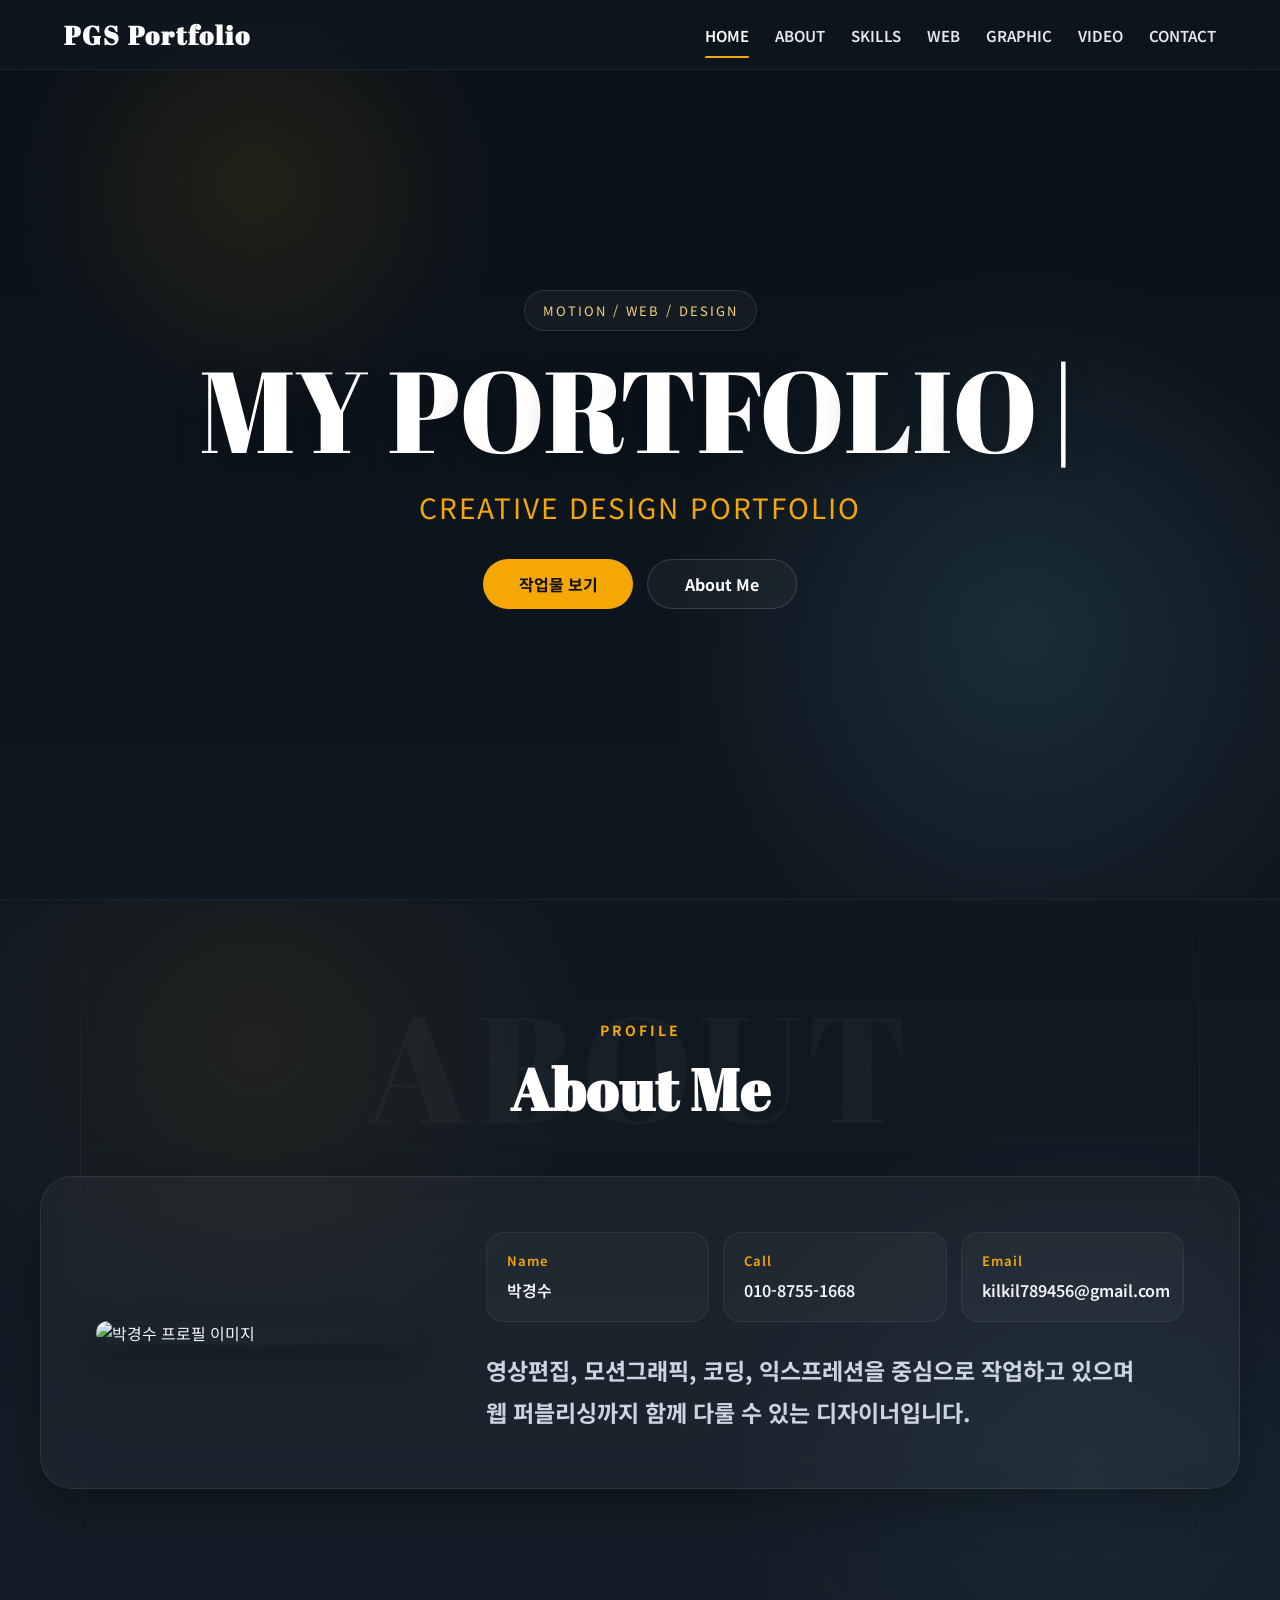
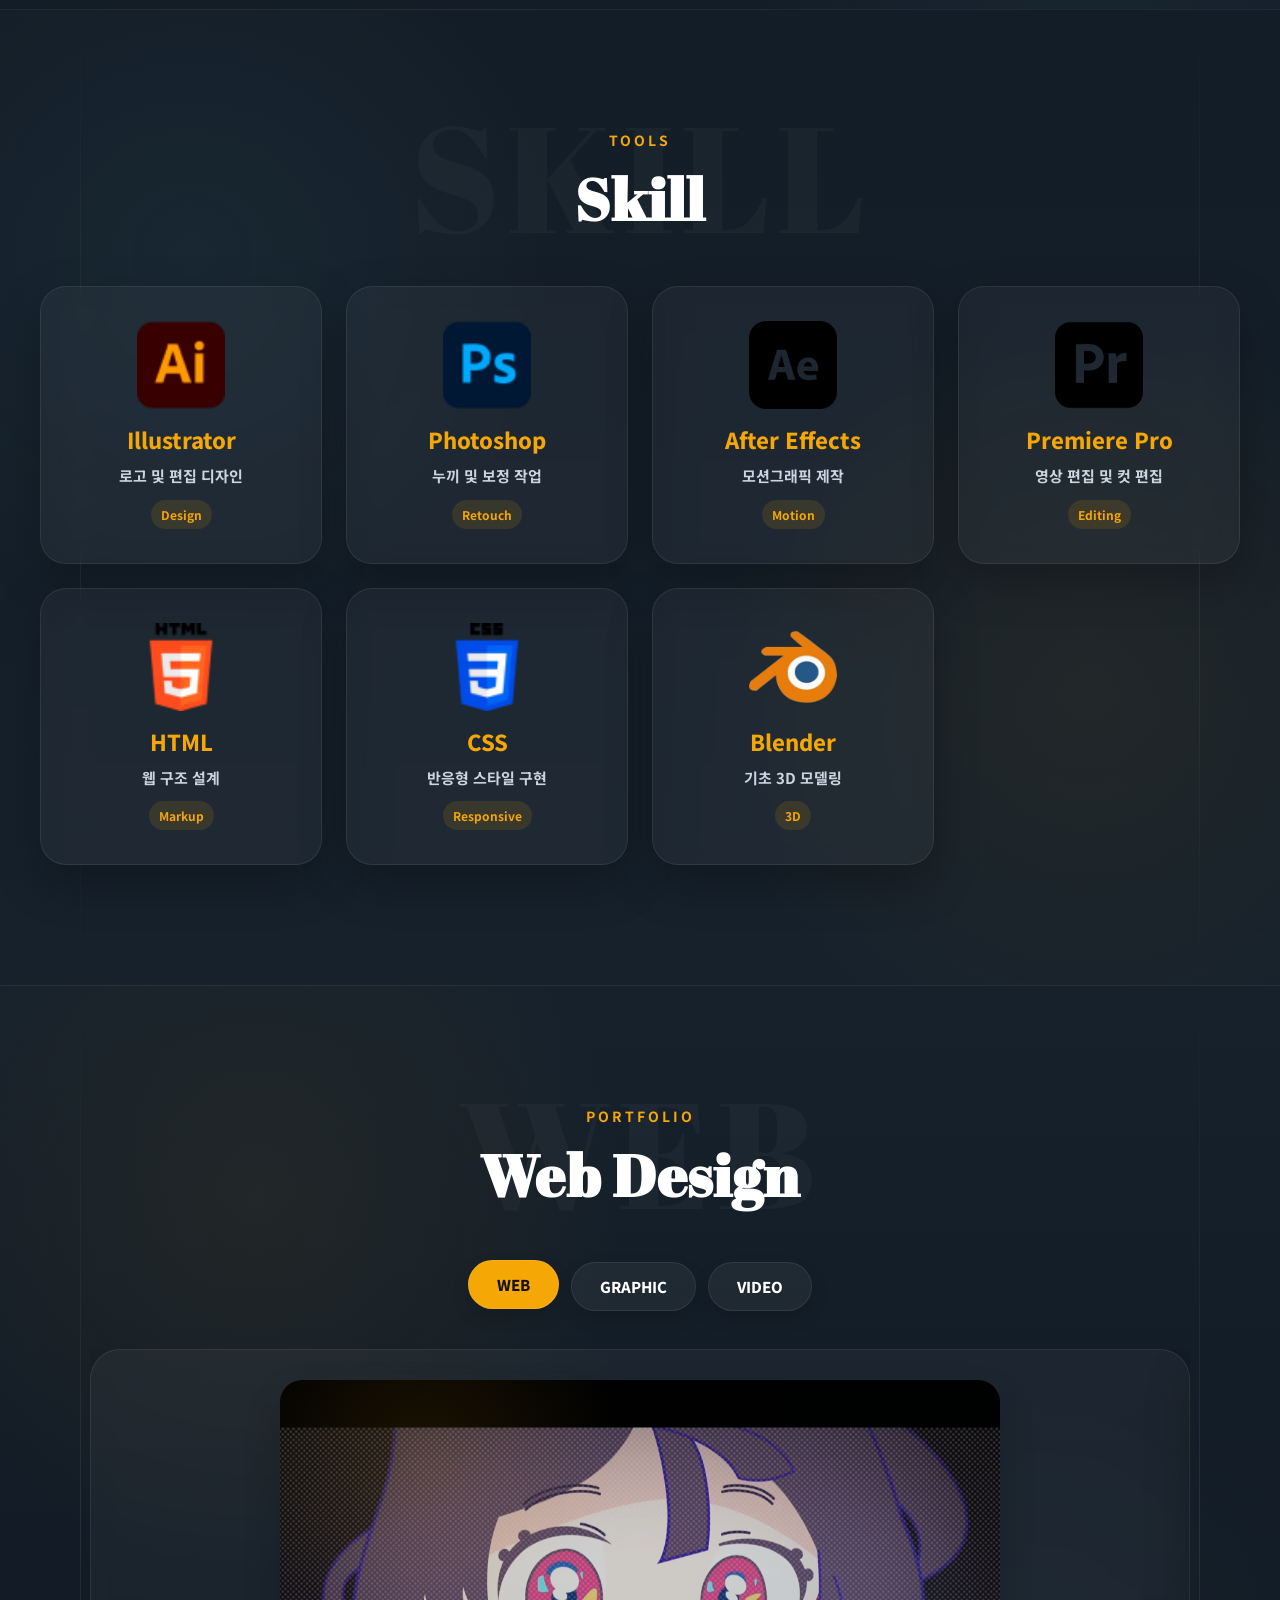
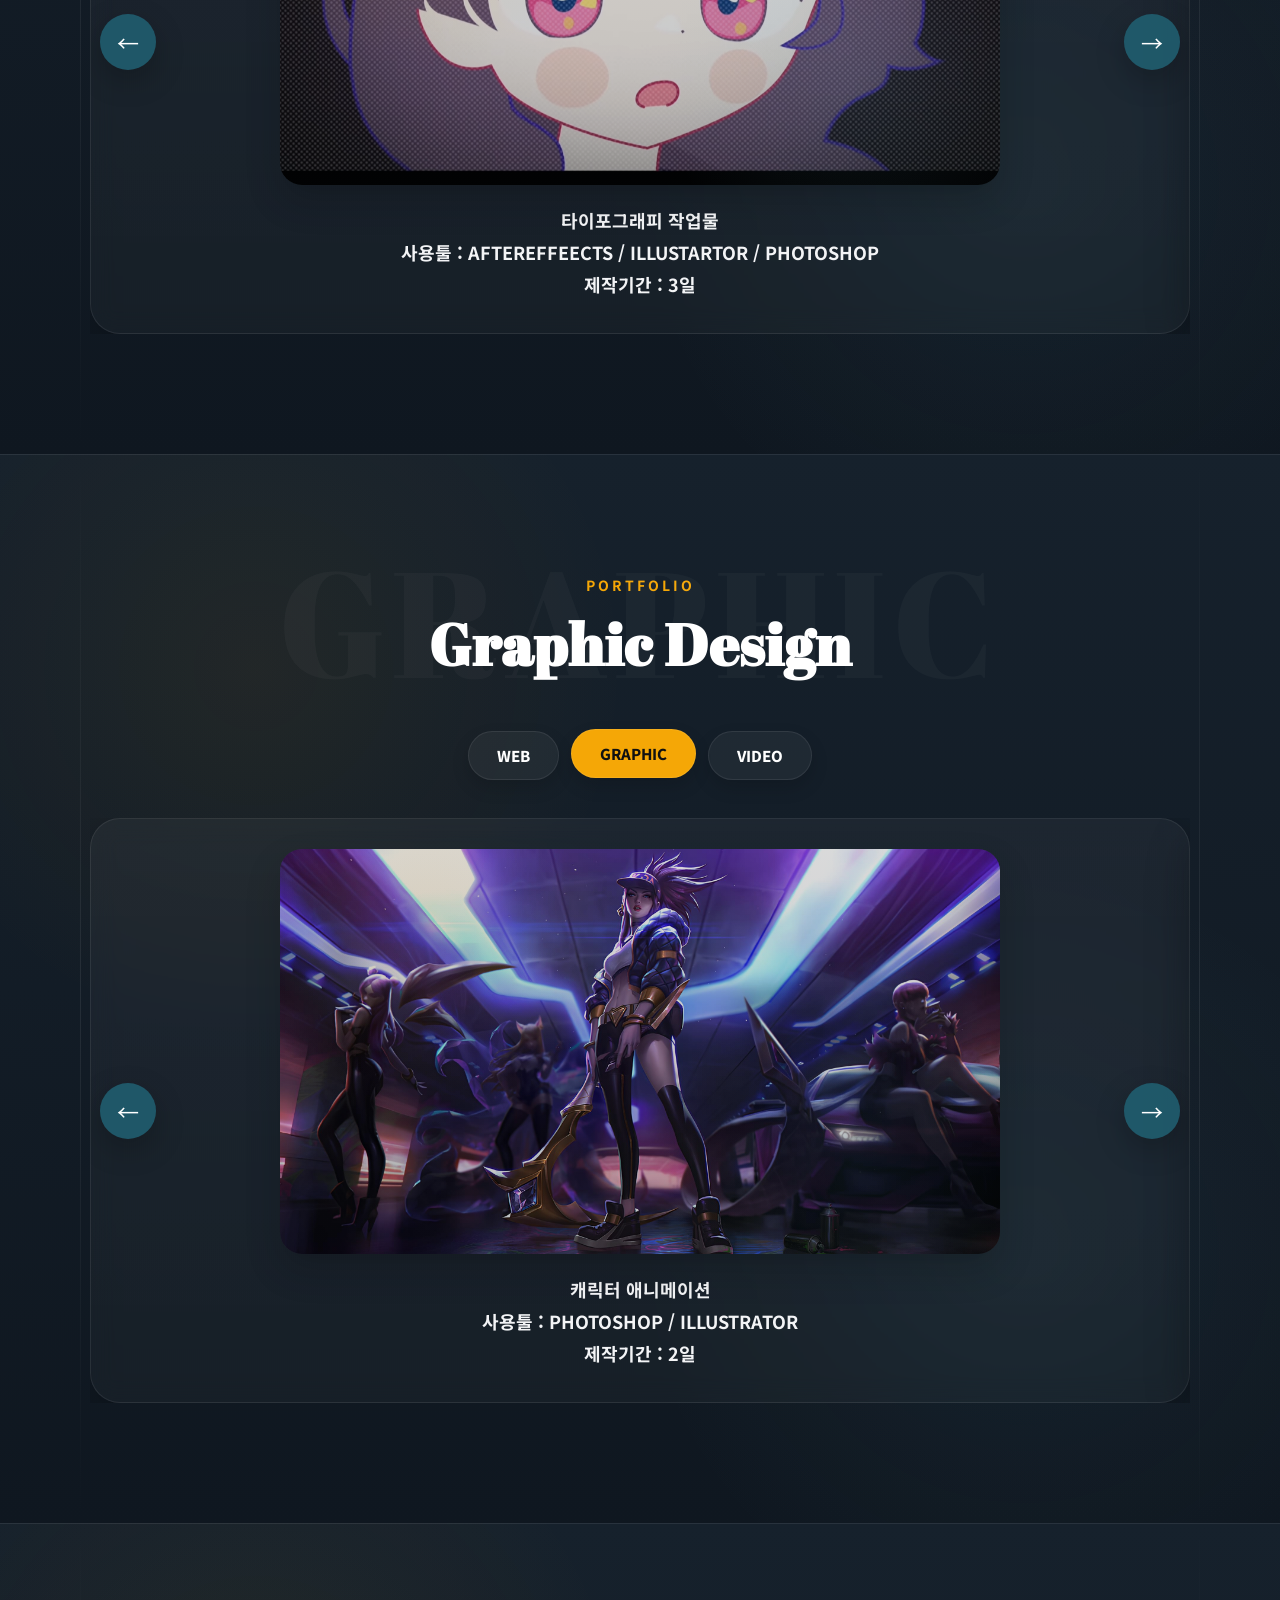
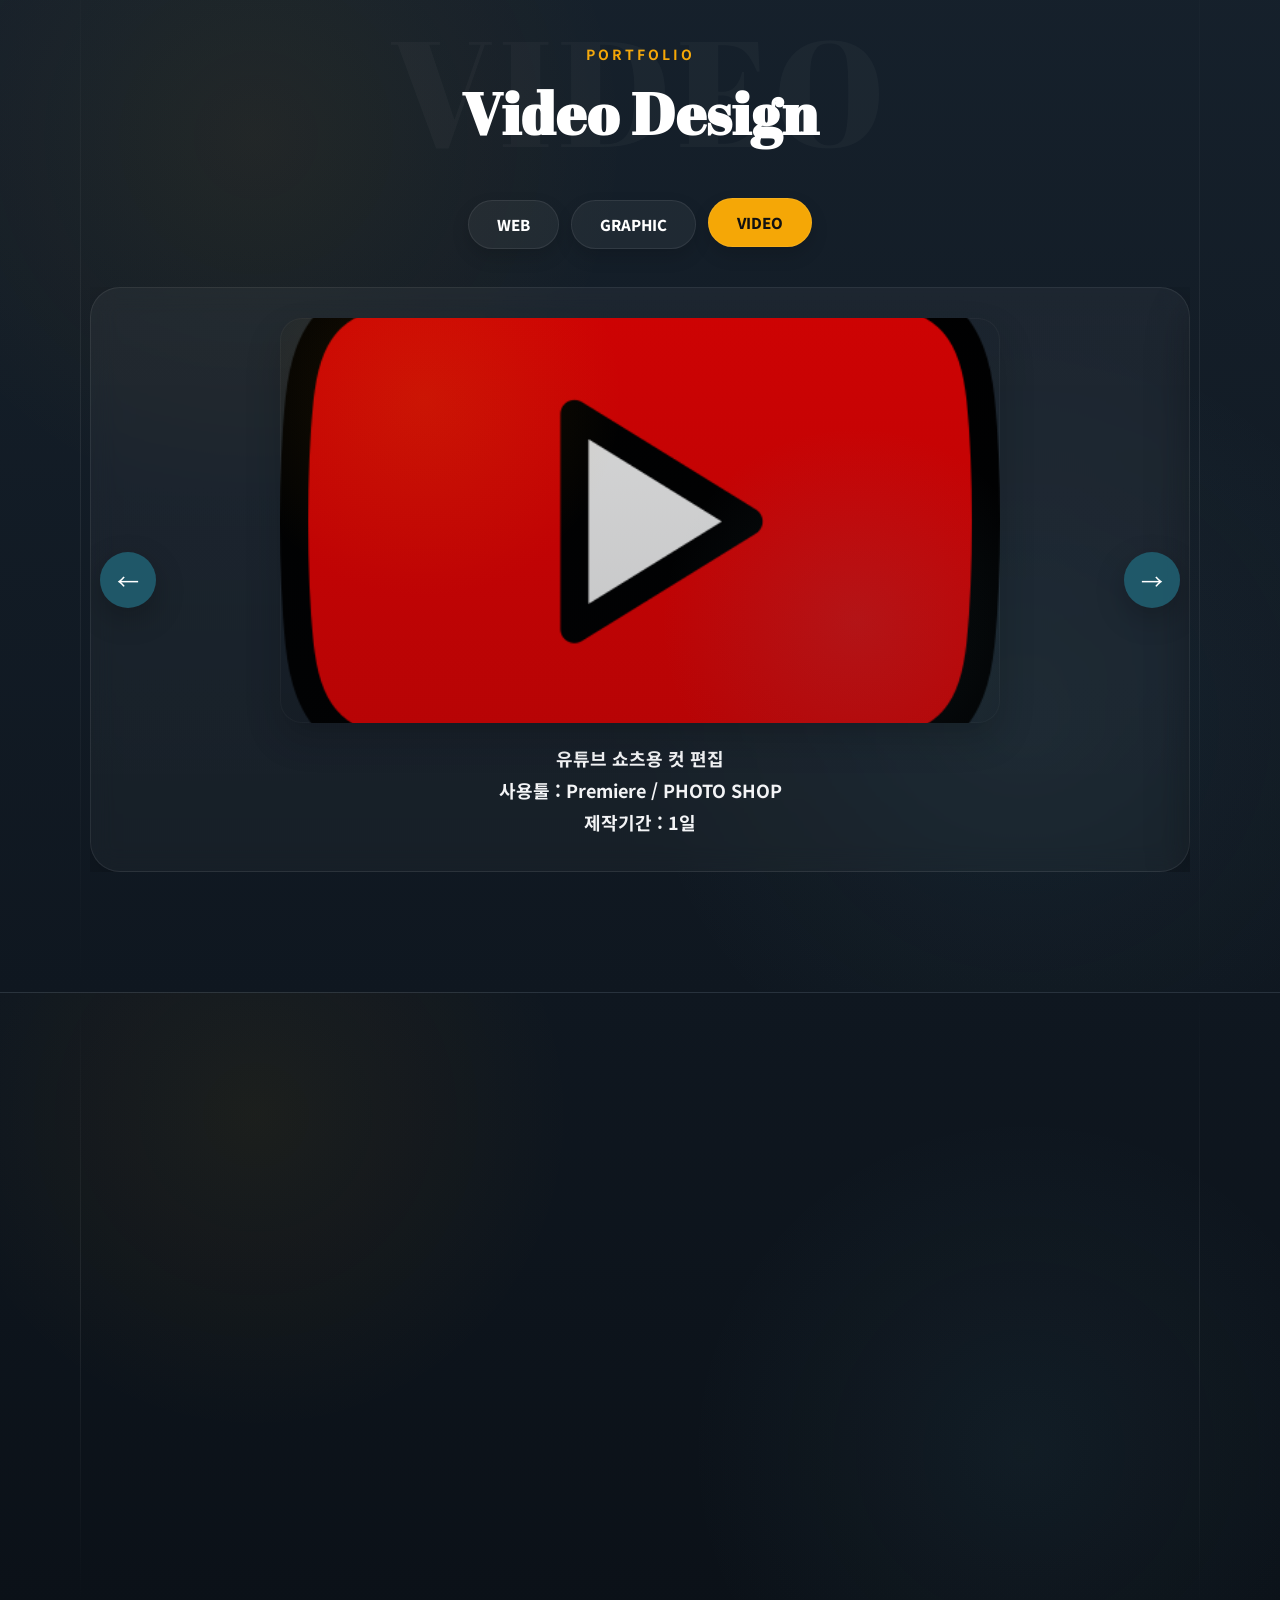
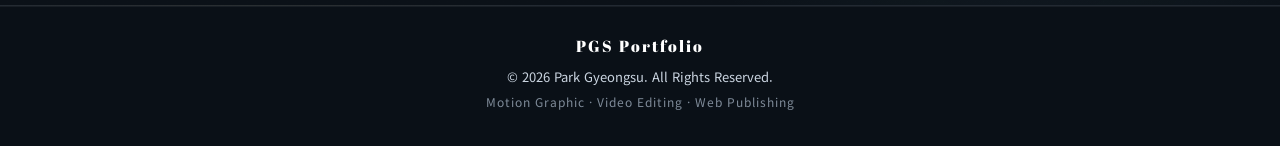
==== index.html @ f075edd2 "first commit" ====
<!DOCTYPE html>
<html lang="ko">
<head>
  <meta charset="UTF-8" />
  <meta name="viewport" content="width=device-width, initial-scale=1.0" />
  <title>박경수 Portfolio</title>

  <link rel="icon" href="favicon.ico" />
  <link rel="preconnect" href="https://fonts.googleapis.com" />
  <link rel="preconnect" href="https://fonts.gstatic.com" crossorigin />
  <link href="https://fonts.googleapis.com/css2?family=Abril+Fatface&family=Noto+Sans+KR:wght@400;500;700;800&display=swap" rel="stylesheet" />

  <link rel="stylesheet" href="css/style.css" />

  <script src="https://code.jquery.com/jquery-3.7.1.min.js"></script>
  <script src="js/portfolio.js" defer></script>
</head>
<body>

  <header id="header">
    <div class="container">
      <h1 class="logo">PGS Portfolio</h1>

      <nav id="nav">
        <ul class="menu">
          <li><a href="#home">HOME</a></li>
          <li><a href="#about">ABOUT</a></li>
          <li><a href="#skill">SKILLS</a></li>
          <li><a href="#WEBDESIGN">WEB</a></li>
          <li><a href="#GRAPHICDESIGN">GRAPHIC</a></li>
          <li><a href="#VIDEODESIGN">VIDEO</a></li>
          <li><a href="#contact">CONTACT</a></li>
        </ul>
      </nav>

      <button class="hamburger" type="button" aria-label="메뉴 열기">
        <span></span>
        <span></span>
        <span></span>
      </button>
    </div>
  </header>

  <!-- 홈 -->
  <section id="home">
    <div class="meteor-bg">
      <span></span><span></span><span></span><span></span>
      <span></span><span></span><span></span><span></span>
    </div>

    <div class="home-overlay"></div>

    <div class="hometitle">
      <p class="home-tag reveal">MOTION / WEB / DESIGN</p>
      <div id="typing"></div>
      <div id="subtitle">CREATIVE DESIGN PORTFOLIO</div>

      <div class="home-btns reveal">
        <a href="#WEBDESIGN" class="home-btn primary">작업물 보기</a>
        <a href="#about" class="home-btn ghost">About Me</a>
      </div>
    </div>
  </section>

  <!-- 어바웃 -->
  <section id="about">
    <div class="section-head reveal">
      <p class="section-label">PROFILE</p>
      <h2>About Me</h2>
    </div>

    <div class="about-wrap reveal">
      <div class="about-left">
        <img src="images/profile.png" alt="박경수 프로필 이미지" />
      </div>

      <div class="about-right">
        <div class="about-info">
          <p><span>Name</span> 박경수</p>
          <p><span>Call</span> 010-8755-1668</p>
          <p><span>Email</span> kilkil789456@gmail.com</p>
        </div>

        <div class="about-text">
          영상편집, 모션그래픽, 코딩, 익스프레션을 중심으로 작업하고 있으며<br />
          웹 퍼블리싱까지 함께 다룰 수 있는 디자이너입니다.
        </div>
      </div>
    </div>
  </section>

  <!-- 스킬 -->
  <section id="skill">
    <div class="section-head reveal">
      <p class="section-label">TOOLS</p>
      <h2>Skill</h2>
    </div>

    <ul class="skill-list">
      <li class="skill-tool reveal">
        <img src="images/illustration.png" alt="Illustrator" />
        <h3>Illustrator</h3>
        <p>로고 및 편집 디자인</p>
        <div class="skill-meta"><span>Design</span></div>
      </li>

      <li class="skill-tool reveal">
        <img src="images/photoshop.png" alt="Photoshop" />
        <h3>Photoshop</h3>
        <p>누끼 및 보정 작업</p>
        <div class="skill-meta"><span>Retouch</span></div>
      </li>

      <li class="skill-tool reveal">
        <img src="images/aftereffects.png" alt="After Effects" />
        <h3>After Effects</h3>
        <p>모션그래픽 제작</p>
        <div class="skill-meta"><span>Motion</span></div>
      </li>

      <li class="skill-tool reveal">
        <img src="images/premiere.png" alt="Premiere Pro" />
        <h3>Premiere Pro</h3>
        <p>영상 편집 및 컷 편집</p>
        <div class="skill-meta"><span>Editing</span></div>
      </li>

      <li class="skill-tool reveal">
        <img src="images/html.png" alt="HTML" />
        <h3>HTML</h3>
        <p>웹 구조 설계</p>
        <div class="skill-meta"><span>Markup</span></div>
      </li>

      <li class="skill-tool reveal">
        <img src="images/css.png" alt="CSS" />
        <h3>CSS</h3>
        <p>반응형 스타일 구현</p>
        <div class="skill-meta"><span>Responsive</span></div>
      </li>

      <li class="skill-tool reveal">
        <img src="images/blender.png" alt="Blender" />
        <h3>Blender</h3>
        <p>기초 3D 모델링</p>
        <div class="skill-meta"><span>3D</span></div>
      </li>
    </ul>
  </section>

  <!-- 웹 디자인 -->
  <section id="WEBDESIGN" class="portfolio">
    <div class="section-head reveal">
      <p class="section-label">PORTFOLIO</p>
      <h2>Web Design</h2>
    </div>

    <div class="portfolio-menu reveal">
      <button class="portfolio-btn active" type="button" onclick="scrollToSection('WEBDESIGN')">WEB</button>
      <button class="portfolio-btn" type="button" onclick="scrollToSection('GRAPHICDESIGN')">GRAPHIC</button>
      <button class="portfolio-btn" type="button" onclick="scrollToSection('VIDEODESIGN')">VIDEO</button>
    </div>

    <div class="portfolio-container reveal">
      <button class="arrow left" type="button">←</button>

      <div class="portfolio-slider">
        <article class="portfolio-item">
          <div class="portfolio-img-wrap thumb-tone" data-video="video/TYPO.mp4">
            <img src="images/typo.PNG" alt="Typography 웹 디자인 작업물" />
            <div class="portfolio-hover">
              <strong>TYPOGRAPHY</strong>
              <span>CLICK!</span>
            </div>
          </div>
          <div class="portfolio-info">
            <p class="portfolio-desc">타이포그래피 작업물</p>
            <p>사용툴 : AFTEREFFEECTS / ILLUSTARTOR / PHOTOSHOP</p>
            <p>제작기간 : 3일</p>
          </div>
        </article>

        <article class="portfolio-item">
          <div class="portfolio-img-wrap thumb-tone" data-video="video/TYPO.mp4">
            <img src="images/2d-animation.jpg" alt="2D Animation 웹 작업물" />
            <div class="portfolio-hover">
              <strong>2D-ANIMATION</strong>
              <span>CLICK!</span>
            </div>
          </div>
          <div class="portfolio-info">
            <p class="portfolio-desc"> 웹 작업물</p>
            <p>사용툴 : HTML / CSS / JS</p>
            <p>제작기간 : 5일</p>
          </div>
        </article>
      </div>

      <button class="arrow right" type="button">→</button>
    </div>
  </section>

  <!-- 그래픽 디자인 -->
  <section id="GRAPHICDESIGN" class="portfolio">
    <div class="section-head reveal">
      <p class="section-label">PORTFOLIO</p>
      <h2>Graphic Design</h2>
    </div>

    <div class="portfolio-menu reveal">
      <button class="portfolio-btn" type="button" onclick="scrollToSection('WEBDESIGN')">WEB</button>
      <button class="portfolio-btn active" type="button">GRAPHIC</button>
      <button class="portfolio-btn" type="button" onclick="scrollToSection('VIDEODESIGN')">VIDEO</button>
    </div>

    <div class="portfolio-container reveal">
      <button class="arrow left" type="button">←</button>

      <div class="portfolio-slider">
        <article class="portfolio-item">
          <div class="portfolio-img-wrap thumb-tone" data-video="video/TYPO.mp4">
            <img src="images/2d-animation.jpg" alt="2D Animation 그래픽 작업물" />
            <div class="portfolio-hover">
              <strong>2D ANIMATION</strong>
              <span>CLICK!</span>
            </div>
          </div>
          <div class="portfolio-info">
            <p class="portfolio-desc">캐릭터 애니메이션</p>
            <p>사용툴 : PHOTOSHOP / ILLUSTRATOR</p>
            <p>제작기간 : 2일</p>
          </div>
        </article>

        <article class="portfolio-item">
          <div class="portfolio-img-wrap thumb-tone" data-video="video/TYPO.mp4">
            <img src="images/typo.PNG" alt="Typography 그래픽 작업물" />
            <div class="portfolio-hover">
              <strong>TYPOGRAPHY</strong>
              <span>CLICK!</span>
            </div>
          </div>
          <div class="portfolio-info">
            <p class="portfolio-desc">블렌더로만들기? 뭔지잘모름아직</p>
            <p>사용툴 : BLENDER</p>
            <p>제작기간 : 1일</p>
          </div>
        </article>
      </div>

      <button class="arrow right" type="button">→</button>
    </div>
  </section>

  <!-- 비디오 디자인 -->
  <section id="VIDEODESIGN" class="portfolio">
    <div class="section-head reveal">
      <p class="section-label">PORTFOLIO</p>
      <h2>Video Design</h2>
    </div>

    <div class="portfolio-menu reveal">
      <button class="portfolio-btn" type="button" onclick="scrollToSection('WEBDESIGN')">WEB</button>
      <button class="portfolio-btn" type="button" onclick="scrollToSection('GRAPHICDESIGN')">GRAPHIC</button>
      <button class="portfolio-btn active" type="button">VIDEO</button>
    </div>

    <div class="portfolio-container reveal">
      <button class="arrow left" type="button">←</button>

      <div class="portfolio-slider">
        <article class="portfolio-item">
          <div class="portfolio-img-wrap thumb-tone" data-video="video/TYPO.mp4">
            <img src="images/youtube-icon.png" alt="Youtube Shorts 작업물" />
            <div class="portfolio-hover">
              <strong>YOUTUBE SHORTS</strong>
              <span>CLICK!</span>
            </div>
          </div>
          <div class="portfolio-info">
            <p class="portfolio-desc">유튜브 쇼츠용 컷 편집 </p>
            <p>사용툴 : Premiere / PHOTO SHOP</p>
            <p>제작기간 : 1일</p>
          </div>
        </article>

        <article class="portfolio-item">
          <div class="portfolio-img-wrap thumb-tone" data-video="video/TYPO.mp4">
            <img src="images/free-sticker-identity-7590161.png" alt="Motion Graphic 작업물" />
            <div class="portfolio-hover">
              <strong>MOTION GRAPHIC</strong>
              <span>CLICK!</span>
            </div>
          </div>
          <div class="portfolio-info">
            <p class="portfolio-desc">유튜브 쇼츠</p>
            <p>사용툴 : Premiere / PHOTO SHOP</p>
            <p>제작기간 : 2일</p>
          </div>
        </article>
      </div>

      <button class="arrow right" type="button">→</button>
    </div>
  </section>

  <!-- 콘택트 -->
  <section id="contact">
    <div class="section-head reveal">
      <p class="section-label">CONTACT</p>
      <h2>Let’s DESIGN </h2>
    </div>

    <div class="contact-box reveal">
      <p>영상편집, 모션그래픽, 웹 퍼블리싱 작업 문의 환영합니다.</p>
      <a href="mailto:kilkil789456@gmail.com">E-MAIL : kilkil789456@gmail.com</a> <br>
      <a href="tel:01087551668">TEL : 010-8755-1668</a>      
    </div>
  </section>

  
  <div class="portfolio-modal">
    <span class="close">&times;</span>

    <img class="modal-img" src="" alt="확대 이미지" />

    <video class="modal-video" controls playsinline>
      <source src="" type="video/mp4" />
    </video>
  </div>

  <!-- 푸터 -->
  <footer id="footer">
    <div class="footer-inner">
      <p class="footer-logo">PGS Portfolio</p>
      <p class="footer-text">© 2026 Park Gyeongsu. All Rights Reserved.</p>
      <p class="footer-copy">Motion Graphic · Video Editing · Web Publishing</p>
    </div>
  </footer>

</body>
</html>
---- css/style.css ----
@charset "utf-8";

/* 초기 설정 */
*{
    margin:0;
    padding:0;
    box-sizing:border-box;
}

html{
    scroll-behavior:smooth;
}

body{
    font-family:"Noto Sans KR",sans-serif;
    background:#0f1720;
    color:#f3f4f6;
    overflow-x:hidden;
}



ul{list-style:none;}
a{text-decoration:none;color:inherit;}
img{display:block;max-width:100%;}
button{
    border:none;
    background:none;
    font:inherit;
    cursor:pointer;
}

/* 기본 */
:root{
    --bg-main:#0f1720;
    --bg-section:#131d27;
    --bg-section-2:#16212c;
    --point:#f5a706;
    --main:#6ec1d6;
    --text:#f3f4f6;
    --sub:#cbd5e1;
    --line:rgba(255,255,255,0.08);
    --shadow:0 18px 45px rgba(0,0,0,0.25);
    --shadow-hover:0 28px 65px rgba(0,0,0,0.38);
}

section{
    position:relative;
    padding:120px 20px;
    scroll-margin-top:90px;
    border-bottom:1px solid var(--line);
    overflow:hidden;
}

section::before,
section::after{
    content:"";
    position:absolute;
    top:0;
    width:1px;
    height:100%;
    background:linear-gradient(transparent, rgba(255,255,255,0.08), transparent);
    pointer-events:none;
    z-index:0;
}

section::before{
    left:80px;
}

section::after{
    right:80px;
}

.container{
    width:min(1200px, 100%);
    margin:0 auto;
    padding:0 24px;
    height:70px;
    display:flex;
    justify-content:space-between;
    align-items:center;
}

.section-head{
    position:relative;
    width:min(1200px, calc(100% - 40px));
    margin:0 auto 48px;
    text-align:center;
    z-index:1;
}

.section-label{
    font-size:14px;
    font-weight:700;
    letter-spacing:3px;
   color:var(--point);
    margin-bottom:10px;
}

.section-head h2{
    position:relative;
    z-index:2;
    font-size:clamp(36px, 5vw, 58px);
    color:#fff;
    font-family:"Abril Fatface", serif;
    letter-spacing:1px;
}

.reveal{
    opacity:0;
    transform:translateY(50px);
    transition:0.8s ease;
}

.reveal.active{
    opacity:1;
    transform:translateY(0);
}

/* 헤더 항목 */
#header{
    position:fixed;
    top:0;
    left:0;
    width:100%;
    height:70px;
    z-index:1000;
    background:rgba(15,23,32,0.82);
    backdrop-filter:blur(12px);
    border-bottom:1px solid rgba(255,255,255,0.06);
    transition:0.3s;
}

#header.home-header{
    background:rgba(15,23,32,0.82);
}

.logo{
    font-size:26px;
    letter-spacing:2px;
    color:#fff;
    font-family:"Abril Fatface", serif;
}

#nav{
    display:flex;
    align-items:center;
}

.menu{
    display:flex;
    align-items:center;
    gap:26px;
}

.menu a{
    position:relative;
    display:inline-block;
    padding:6px 0;
    font-size:15px;
    font-weight:600;
    color:#e5e7eb;
    white-space:nowrap;
    cursor:pointer;
    transition:color 0.2s ease;
}

.menu a:hover{
    color:#fff;
}

.menu a::after{
    content:"";
    position:absolute;
    left:0;
    bottom:-6px;
    width:100%;
    height:2px;
    background:#f5a706;
    border-radius:999px;
    transform:scaleX(0);
    transform-origin:left center;
    transition:transform 0.22s ease;
}

.menu a:hover::after,
.menu a.active::after{
    transform:scaleX(1);
}

.menu a.active{
    color:#fff;
}

.hamburger{
    display:none;
    flex-direction:column;
    gap:6px;
    cursor:pointer;
}

.hamburger span{
    width:28px;
    height:3px;
    border-radius:999px;
    background:#fff;
    transition:0.3s;
}

/* 홈화면 */
#home{
    min-height:100vh;
    background:linear-gradient(180deg, #091018 0%, #0f1720 100%);
    display:flex;
    justify-content:center;
    align-items:center;
    text-align:center;
    overflow:hidden;
    border-bottom:1px solid var(--line);
}

#home::before,
#home::after{
    display:none;
}

.home-overlay{
    position:absolute;
    inset:0;
    background:
        radial-gradient(circle at 20% 20%, rgba(245,167,6,0.10), transparent 20%),
        radial-gradient(circle at 80% 70%, rgba(110,193,214,0.14), transparent 30%);
    z-index:1;
}

.hometitle{
    position:relative;
    z-index:2;
    padding:0 20px;
}

.home-tag{
    display:inline-block;
    margin-bottom:18px;
    padding:10px 18px;
    border:1px solid rgba(255,255,255,0.12);
    border-radius:999px;
    color:#f8d17a;
    font-size:13px;
    letter-spacing:2px;
    background:rgba(255,255,255,0.04);
    backdrop-filter:blur(8px);
}

#typing{
    font-size:clamp(52px, 9vw, 128px);
    font-weight:400;
    letter-spacing:-1px;
    line-height:1.05;
    color:#fff;
    text-shadow:0 10px 30px rgba(0,0,0,0.28);
    font-family:"Abril Fatface", serif;
}

#typing::after{
    content:"|";
    margin-left:8px;
    animation:blink 1s infinite;
}

#subtitle{
    margin-top:18px;
    font-size:clamp(16px, 2.2vw, 28px);
    color:var(--point);
    letter-spacing:2px;
    opacity:0;
    transform:translateY(25px);
    transition:0.9s;
}

#subtitle.show{
    opacity:1;
    transform:translateY(0);
}

.home-btns{
    margin-top:32px;
    display:flex;
    justify-content:center;
    gap:14px;
    flex-wrap:wrap;
}

.home-btn{
    display:inline-flex;
    align-items:center;
    justify-content:center;
    min-width:150px;
    height:50px;
    padding:0 22px;
    border-radius:999px;
    font-weight:700;
    transition:0.3s;
}

.home-btn.primary{
    background:#f5a706;
    color:#111;
}

.home-btn.primary:hover{
    transform:translateY(-2px);
    box-shadow:0 12px 24px rgba(245,167,6,0.25);
}

.home-btn.ghost{
    border:1px solid rgba(255,255,255,0.15);
    color:#fff;
    background:rgba(255,255,255,0.04);
}

.home-btn.ghost:hover{
    transform:translateY(-2px);
    background:rgba(255,255,255,0.08);
}

@keyframes blink{
  0%,100%{opacity:1;}
  50%{opacity:0;}
}

/* 홈화면 메테오떨어지게하기 */
.meteor-bg{
    position:absolute;
    inset:0;
    z-index:0;
    pointer-events:none;
}

.meteor-bg span{
    position:absolute;
    top:-120px;
    width:2px;
    height:120px;
    background:linear-gradient(transparent,#fff);
    opacity:0.8;
    animation:meteor 4s linear infinite;
}

.meteor-bg span:nth-child(1){left:10%;animation-delay:0s;}
.meteor-bg span:nth-child(2){left:25%;animation-delay:1s;}
.meteor-bg span:nth-child(3){left:40%;animation-delay:2s;}
.meteor-bg span:nth-child(4){left:55%;animation-delay:1.5s;}
.meteor-bg span:nth-child(5){left:70%;animation-delay:3s;}
.meteor-bg span:nth-child(6){left:80%;animation-delay:0.7s;}
.meteor-bg span:nth-child(7){left:90%;animation-delay:2.5s;}
.meteor-bg span:nth-child(8){left:60%;animation-delay:3.5s;}

@keyframes meteor{
  0%{
    transform:translateY(-200px) translateX(0) rotate(45deg);
    opacity:0;
  }
  10%{opacity:1;}
  100%{
    transform:translateY(1000px) translateX(300px) rotate(45deg);
    opacity:0;
  }
}

/* 어바웃 항목 */
#about{
  background:
        radial-gradient(circle at 20% 20%, rgba(245,167,6,0.07), transparent 28%),
        radial-gradient(circle at 85% 80%, rgba(110,193,214,0.07), transparent 30%),
        linear-gradient(180deg, var(--bg-main) 0%, var(--bg-section) 100%);
}

#about .section-head::before{
    content:"ABOUT";
    position:absolute;
    left:50%;
    top:-56px;
    transform:translateX(-50%);
    font-size:clamp(70px, 12vw, 150px);
    color:rgba(255,255,255,0.03);
    z-index:1;
    pointer-events:none;
    font-family:"Abril Fatface", serif;
    letter-spacing:6px;
}

.about-wrap{
    position:relative;
    z-index:1;
    width:min(1200px, calc(100% - 40px));
    margin:0 auto;
    display:flex;
    gap:70px;
    align-items:center;
    padding:55px;
    border-radius:32px;
    background:rgba(255,255,255,0.04);
    border:1px solid rgba(255,255,255,0.08);
    backdrop-filter:blur(12px);
    box-shadow:var(--shadow);
    transition:0.35s;
}

.about-wrap:hover{
    transform:translateY(-8px);
    box-shadow:var(--shadow-hover);
}

.about-left{
    flex:0 0 320px;
}

.about-left img{
    width:100%;
    border-radius:28px;
    box-shadow:0 18px 35px rgba(0,0,0,0.28);
    transition:0.35s;
}

.about-left img:hover{
    transform:scale(1.03);
}

.about-right{
    flex:1;
}

.about-info{
    display:grid;
    grid-template-columns:repeat(3, minmax(0, 1fr));
    gap:14px;
}

.about-info p{
    margin:0;
    padding:18px 20px;
    border-radius:18px;
    background:rgba(255,255,255,0.03);
    border:1px solid rgba(255,255,255,0.06);
    font-size:16px;
    line-height:1.6;
    color:var(--text);
    font-weight:600;
}

.about-info span{
    display:block;
    margin-bottom:6px;
    font-size:13px;
    letter-spacing:1px;
    color:var(--point);
}

.about-text{
    margin-top:28px;
    font-size:clamp(18px, 1.8vw, 28px);
    line-height:1.8;
    font-weight:700;
    color:var(--sub);
}

/* 스킬 항목 */
#skill{
    background:
     radial-gradient(circle at 15% 25%, rgba(110,193,214,0.06), transparent 28%),
     radial-gradient(circle at 85% 70%, rgba(245,167,6,0.06), transparent 30%),
     linear-gradient(180deg, var(--bg-section) 0%, var(--bg-section-2) 100%);
}

#skill .section-head::before{
    content:"SKILL";
    position:absolute;
    left:50%;
    top:-56px;
    transform:translateX(-50%);
    font-size:clamp(70px, 12vw, 150px);
    color:rgba(255,255,255,0.03);
    z-index:1;
    pointer-events:none;
    font-family:"Abril Fatface", serif;
    letter-spacing:6px;
}

.skill-list{
    position:relative;
    z-index:1;
    width:min(1200px, calc(100% - 40px));
    margin:0 auto;
    display:grid;
    grid-template-columns:repeat(4, 1fr);
    gap:24px;
}

.skill-tool{
    background:rgba(255,255,255,0.04);
    border:1px solid rgba(255,255,255,0.08);
    backdrop-filter:blur(10px);
    padding:34px 20px;
    border-radius:26px;
    box-shadow:var(--shadow);
    transition:0.35s;
    text-align:center;
}

.skill-tool:hover{
    transform:translateY(-10px);
    box-shadow:var(--shadow-hover);
    background:rgba(255,255,255,0.06);
}

.skill-tool img{
    width:88px;
    height:88px;
    object-fit:contain;
    margin:0 auto 14px;
    transition:0.35s;
}

.skill-tool:hover img{
    transform:translateY(-4px) scale(1.06);
}

.skill-tool h3{
    font-size:22px;
    margin-bottom:10px;
    color:var(--point);
    font-weight:800;
}

.skill-tool p{
    font-size:15px;
    font-weight:700;
    color:var(--sub);
    line-height:1.5;
}

.skill-meta{
    margin-top:12px;
}

.skill-meta span{
    display:inline-block;
    padding:6px 10px;
    border-radius:999px;
    background:rgba(245,167,6,0.12);
    color:#f5a706;
    font-size:12px;
    font-weight:700;
}

/* 포트폴리오 항목 */
.portfolio{
    background:
        radial-gradient(circle at 20% 20%, rgba(245,167,6,0.06), transparent 28%),
        radial-gradient(circle at 80% 75%, rgba(110,193,214,0.06), transparent 30%),
        linear-gradient(180deg, var(--bg-section-2) 0%, var(--bg-main) 100%);
}

#WEBDESIGN .section-head::before{
    content:"WEB";
}

#GRAPHICDESIGN .section-head::before{
    content:"GRAPHIC";
    font-size:clamp(60px, 10vw, 130px);
}

#VIDEODESIGN .section-head::before{
    content:"VIDEO";
}

#WEBDESIGN .section-head::before,
#GRAPHICDESIGN .section-head::before,
#VIDEODESIGN .section-head::before{
    position:absolute;
    left:50%;
    top:-56px;
    transform:translateX(-50%);
    color:rgba(255,255,255,0.03);
    z-index:1;
    pointer-events:none;
    font-family:"Abril Fatface", serif;
    letter-spacing:6px;
    font-size:clamp(70px, 12vw, 150px);
}

.portfolio-menu{
    position:relative;
    z-index:1;
    display:flex;
    justify-content:center;
    gap:12px;
    flex-wrap:wrap;
    margin-bottom:38px;
}

.portfolio-btn{
    padding:13px 28px;
    border-radius:999px;
    background:rgba(255,255,255,0.05);
    color:#fff;
    font-size:15px;
    font-weight:800;
    border:1px solid rgba(255,255,255,0.08);
    box-shadow:0 8px 18px rgba(0,0,0,0.14);
    transition:0.3s;
}

.portfolio-btn:hover,
.portfolio-btn.active{
    background:var(--point);
    color:#111;
    transform:translateY(-2px);
}

.portfolio-container{
    position:relative;
    z-index:1;
    width:min(1100px, calc(100% - 40px));
    margin:0 auto;
    overflow:hidden;
}

.portfolio-slider{
    display:flex;
    transition:transform 0.5s ease;
}

.portfolio-item{
    min-width:100%;
    padding:30px;
    border-radius:30px;
    background:linear-gradient(180deg, rgba(255,255,255,0.045) 0%, rgba(255,255,255,0.03) 100%);
    border:1px solid rgba(255,255,255,0.08);
    backdrop-filter:blur(12px);
    box-shadow:var(--shadow);
    transition:0.35s;
}

.portfolio-item:hover{
    transform:translateY(-8px);
    box-shadow:var(--shadow-hover);
}

.portfolio-img-wrap{
    width:min(720px, 100%);
    aspect-ratio:16 / 9;
    margin:0 auto;
    position:relative;
    overflow:hidden;
    border-radius:22px;
    box-shadow:
    0 16px 35px rgba(0,0,0,0.18),
    0 0 0 1px rgba(255,255,255,0.04) inset;
    cursor:pointer;
}

.portfolio-img-wrap img{
    width:100%;
    height:100%;
    object-fit:cover;
    transition:0.45s;
}

.portfolio-img-wrap:hover img{
    transform:scale(1.06);
}

.portfolio-hover{
    position:absolute;
    inset:0;
    display:flex;
    flex-direction:column;
    justify-content:center;
    align-items:center;
    gap:10px;
    background:rgba(8,12,18,0.50);
    backdrop-filter:blur(4px);
    color:#fff;
    opacity:0;
    transition:0.35s;
}

.portfolio-hover strong{
    font-size:clamp(20px, 3vw, 34px);
    font-family:"Abril Fatface", serif;
    letter-spacing:2px;
}

.portfolio-hover span{
    font-size:13px;
    letter-spacing:2px;
    color:#f3d283;
}

.portfolio-img-wrap:hover .portfolio-hover{
    opacity:1;
}

.portfolio-info{
    margin-top:22px;
    text-align:center;
}

.portfolio-desc{
    margin-bottom:10px;
    color:#cbd5e1;
    font-size:15px;
    font-weight:500;
}

.portfolio-info p{
    font-size:18px;
    font-weight:700;
    color:var(--text);
    margin:6px 0;
}

/* 섹션마다 색깔 비슷하게 */
.thumb-tone{
    position:relative;
    isolation:isolate;
}

.thumb-tone::before{
    content:"";
    position:absolute;
    inset:0;
    z-index:1;
    background:
        linear-gradient(180deg, rgba(8,12,18,0.08) 0%, rgba(8,12,18,0.18) 100%),
        radial-gradient(circle at 20% 20%, rgba(245,167,6,0.12), transparent 30%),
        radial-gradient(circle at 80% 75%, rgba(110,193,214,0.10), transparent 30%);
    pointer-events:none;
}

.thumb-tone img{
    filter:saturate(0.92) contrast(1.02) brightness(0.92);
}

.thumb-tone .portfolio-hover{
    z-index:2;
}

.arrow{
    position:absolute;
    top:50%;
    transform:translateY(-50%);
    width:56px;
    height:56px;
    border-radius:50%;
    background:rgba(32,93,110,0.92);
    color:#fff;
    font-size:22px;
    z-index:10;
    box-shadow:0 10px 30px rgba(0,0,0,0.22);
    transition:0.3s;
}

.arrow:hover{
    background:var(--point);
    color:#111;
    transform:translateY(-50%) scale(1.08);
}

.left{left:10px;}
.right{right:10px;}

/* 콘택트 항목 */
#contact{
    background:
        radial-gradient(circle at 20% 20%, rgba(245,167,6,0.06), transparent 28%),
        radial-gradient(circle at 80% 75%, rgba(110,193,214,0.06), transparent 30%),
        linear-gradient(180deg, #0f1720 0%, #0b1118 100%);
}

#contact .section-head::before{
    content:"CONTACT";
    position:absolute;
    left:50%;
    top:-56px;
    transform:translateX(-50%);
    font-size:clamp(60px, 10vw, 130px);
    color:rgba(255,255,255,0.03);
    z-index:1;
    pointer-events:none;
    font-family:"Abril Fatface", serif;
    letter-spacing:6px;
}

.contact-box{
    position:relative;
    z-index:1;
    width:min(900px, calc(100% - 40px));
    margin:0 auto;
    padding:50px 30px;
    border-radius:28px;
    background:rgba(255,255,255,0.04);
    border:1px solid rgba(255,255,255,0.08);
    text-align:center;
    box-shadow:0 18px 45px rgba(0,0,0,0.25);
    overflow:hidden;
}

.contact-box::before{
    content:"";
    position:absolute;
    inset:0;
    background:
        radial-gradient(circle at 20% 20%, rgba(245,167,6,0.08), transparent 25%),
        radial-gradient(circle at 80% 80%, rgba(110,193,214,0.06), transparent 30%);
    pointer-events:none;
}

.contact-box > *{
    position:relative;
    z-index:1;
}

.contact-box p{
    color:#cbd5e1;
    margin-bottom:18px;
    font-size:18px;
}

.contact-box a{
    font-size:24px;
    font-weight:800;
    color:#f5a706;
}


.portfolio-modal{
    position:fixed;
    inset:0;
    background:rgba(0,0,0,0.88);
    display:flex;
    justify-content:center;
    align-items:center;
    opacity:0;
    visibility:hidden;
    transition:0.3s;
    z-index:2000;
}

.portfolio-modal.active{
  opacity:1;
  visibility:visible;
}

.modal-img,
.modal-video{
    width:min(900px, 78vw);
    max-height:78vh;
    border-radius:18px;
    box-shadow:0 24px 70px rgba(0,0,0,0.5);
    transform:scale(0.92);
    transition:0.3s;
    display:none;
    background:#000;
}

.portfolio-modal.active .modal-img,
.portfolio-modal.active .modal-video{
    transform:scale(1);
}

.modal-video{
    background:#000;
}

.close{
    position:absolute;
    top:28px;
    right:40px;
    font-size:48px;
    color:#fff;
    line-height:1;
    cursor:pointer;
}

/* 푸터 */
#footer{
    position:relative;
    padding:34px 20px 40px;
    background:#0a1017;
    border-top:1px solid rgba(255,255,255,0.06);
}

#footer::before,
#footer::after{
    content:"";
    position:absolute;
    top:0;
    width:1px;
    height:100%;
    background:linear-gradient(transparent, rgba(255,255,255,0.08), transparent);
    pointer-events:none;
}

#footer::before{
    left:80px;
}

#footer::after{
    right:80px;
}

.footer-inner{
    width:min(1200px, calc(100% - 40px));
    margin:0 auto;
    text-align:center;
}

.footer-logo{
    font-family:"Abril Fatface", serif;
    font-size:18px;
    letter-spacing:2px;
    color:#ffffff;
    margin-bottom:10px;
}

.footer-text{
    font-size:14px;
    color:#cbd5e1;
    margin-bottom:6px;
}

.footer-copy{
    font-size:13px;
    color:#7f8b99;
    letter-spacing:1px;
}

/* ===== RESPONSIVE ===== */
@media (max-width:1200px){
    section::before{left:30px;}
    section::after{right:30px;}
    #footer::before{left:30px;}
    #footer::after{right:30px;}

  .about-wrap{
    flex-direction:column;
    text-align:center;
    gap:36px;
  }

  .about-left{
    flex:unset;
    width:min(320px, 100%);
  }

  .skill-list{
    grid-template-columns:repeat(2, 1fr);
  }

  .about-info{
    grid-template-columns:1fr;
  }
}

@media (max-width:768px){
  section{
    padding:90px 16px;
  }

  section::before,
  section::after{
    display:none;
  }

  .container{
    padding:0 16px;
  }

  .logo{
    font-size:20px;
  }

  .hamburger{
    display:flex;
  }

  #nav{
    position:fixed;
    top:70px;
    right:-100%;
    width:240px;
    height:calc(100vh - 70px);
    background:rgba(15,23,32,0.98);
    backdrop-filter:blur(12px);
    box-shadow:-14px 0 30px rgba(0,0,0,0.25);
    padding:30px 20px;
    transition:0.35s;
    align-items:flex-start;
    border-left:1px solid rgba(255,255,255,0.06);
  }

  #nav.active{
    right:0;
  }

  .menu{
    flex-direction:column;
    align-items:flex-start;
    gap:24px;
    width:100%;
  }

  .menu a{
    font-size:15px;
    color:#fff;
  }

  .home-tag{
    font-size:11px;
    padding:8px 14px;
  }

  .section-head{
    margin-bottom:36px;
  }

  #about .section-head::before,
  #skill .section-head::before,
  #WEBDESIGN .section-head::before,
  #GRAPHICDESIGN .section-head::before,
  #VIDEODESIGN .section-head::before,
  #contact .section-head::before{
    top:-28px;
    font-size:clamp(46px, 14vw, 80px);
    letter-spacing:3px;
  }

  .about-wrap{
    padding:30px 22px;
    border-radius:24px;
  }

  .skill-list{
    grid-template-columns:1fr;
  }

  .portfolio-container{
    padding-bottom:72px;
  }

  .portfolio-item{
    padding:18px;
  }

  .portfolio-img-wrap{
    border-radius:16px;
  }

  .portfolio-info p{
    font-size:15px;
  }

  .portfolio-btn{
    padding:12px 18px;
    font-size:14px;
  }

  .arrow{
    top:auto;
    bottom:10px;
    transform:none;
    width:42px;
    height:42px;
    font-size:17px;
  }

  .arrow:hover{
    transform:scale(1.06);
  }

  .left{
    left:calc(50% - 52px);
  }

  .right{
    right:calc(50% - 52px);
  }

  .contact-box{
    padding:38px 22px;
  }

  .contact-box p{
    font-size:16px;
  }

  .contact-box a{
    font-size:18px;
    word-break:break-all;
  }

  .close{
    top:20px;
    right:22px;
    font-size:40px;
  }

  .modal-img,
  .modal-video{
    width:min(92vw, 560px);
    max-height:70vh;
    border-radius:18px;
    box-shadow:0 24px 70px rgba(0,0,0,0.5);
    transform:scale(0.92);
    transition:0.3s;
    display:none;
    background:#000;
    aspect-ratio:16 / 9;
    object-fit:contain;
    border:1px solid rgba(255,255,255,0.08);
}
}

  #footer{
    padding:28px 16px 34px;
  }

  #footer::before,
  #footer::after{
    display:none;
  }

  .footer-logo{
    font-size:16px;
  }

  .footer-text{
    font-size:13px;
  }

  .footer-copy{
    font-size:12px;
    line-height:1.6;
  }
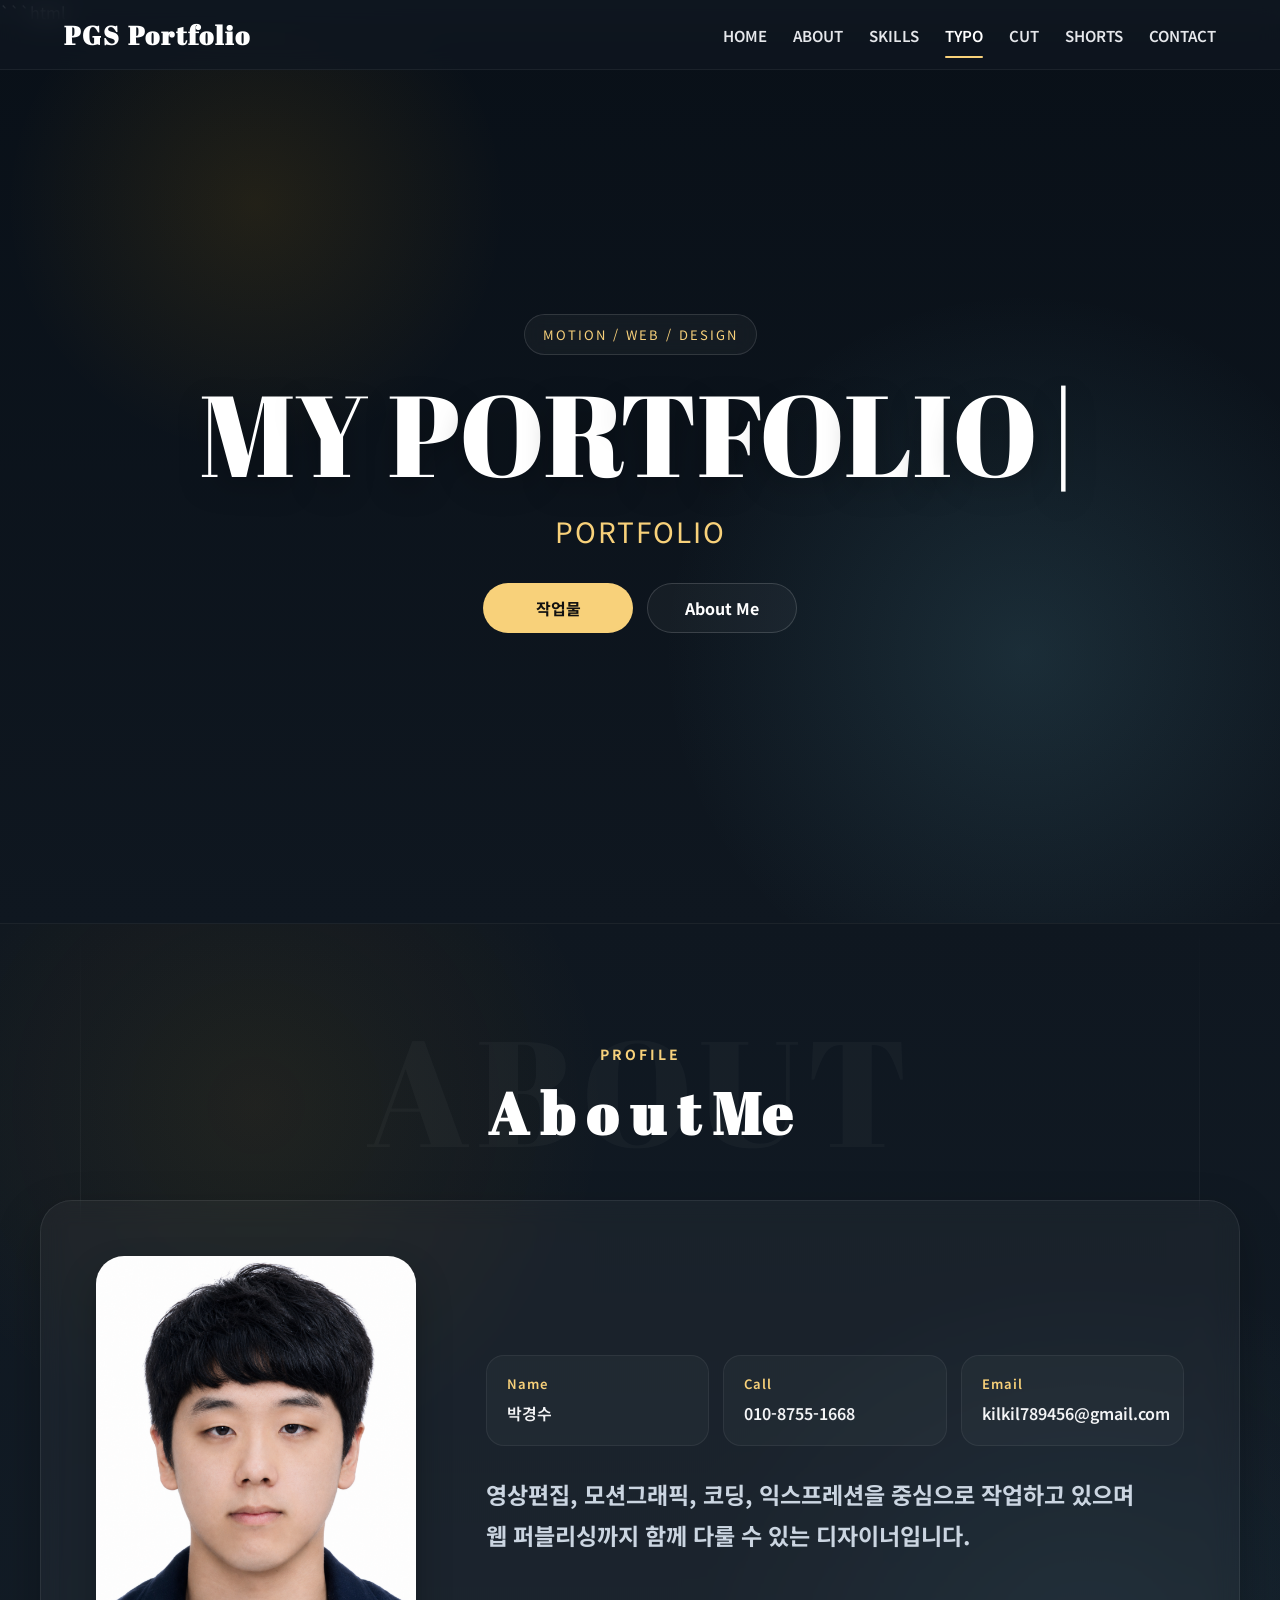
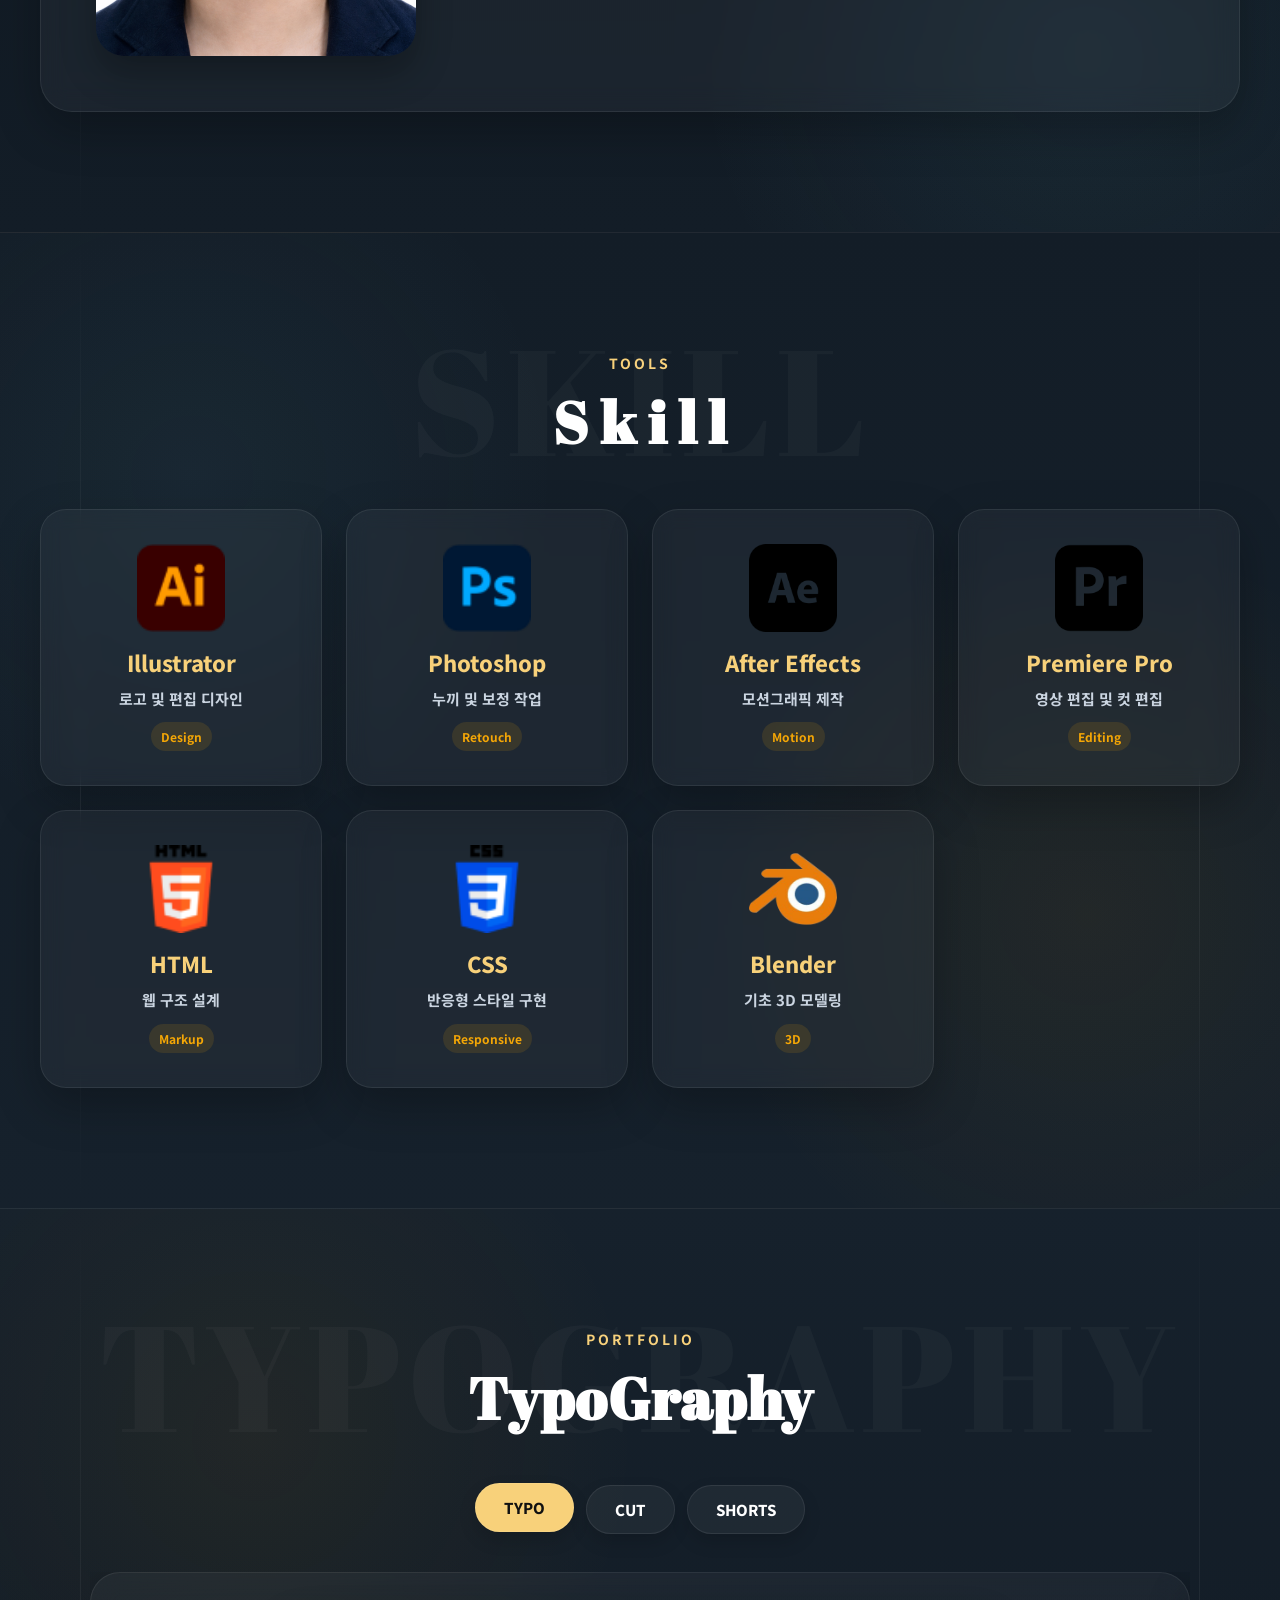
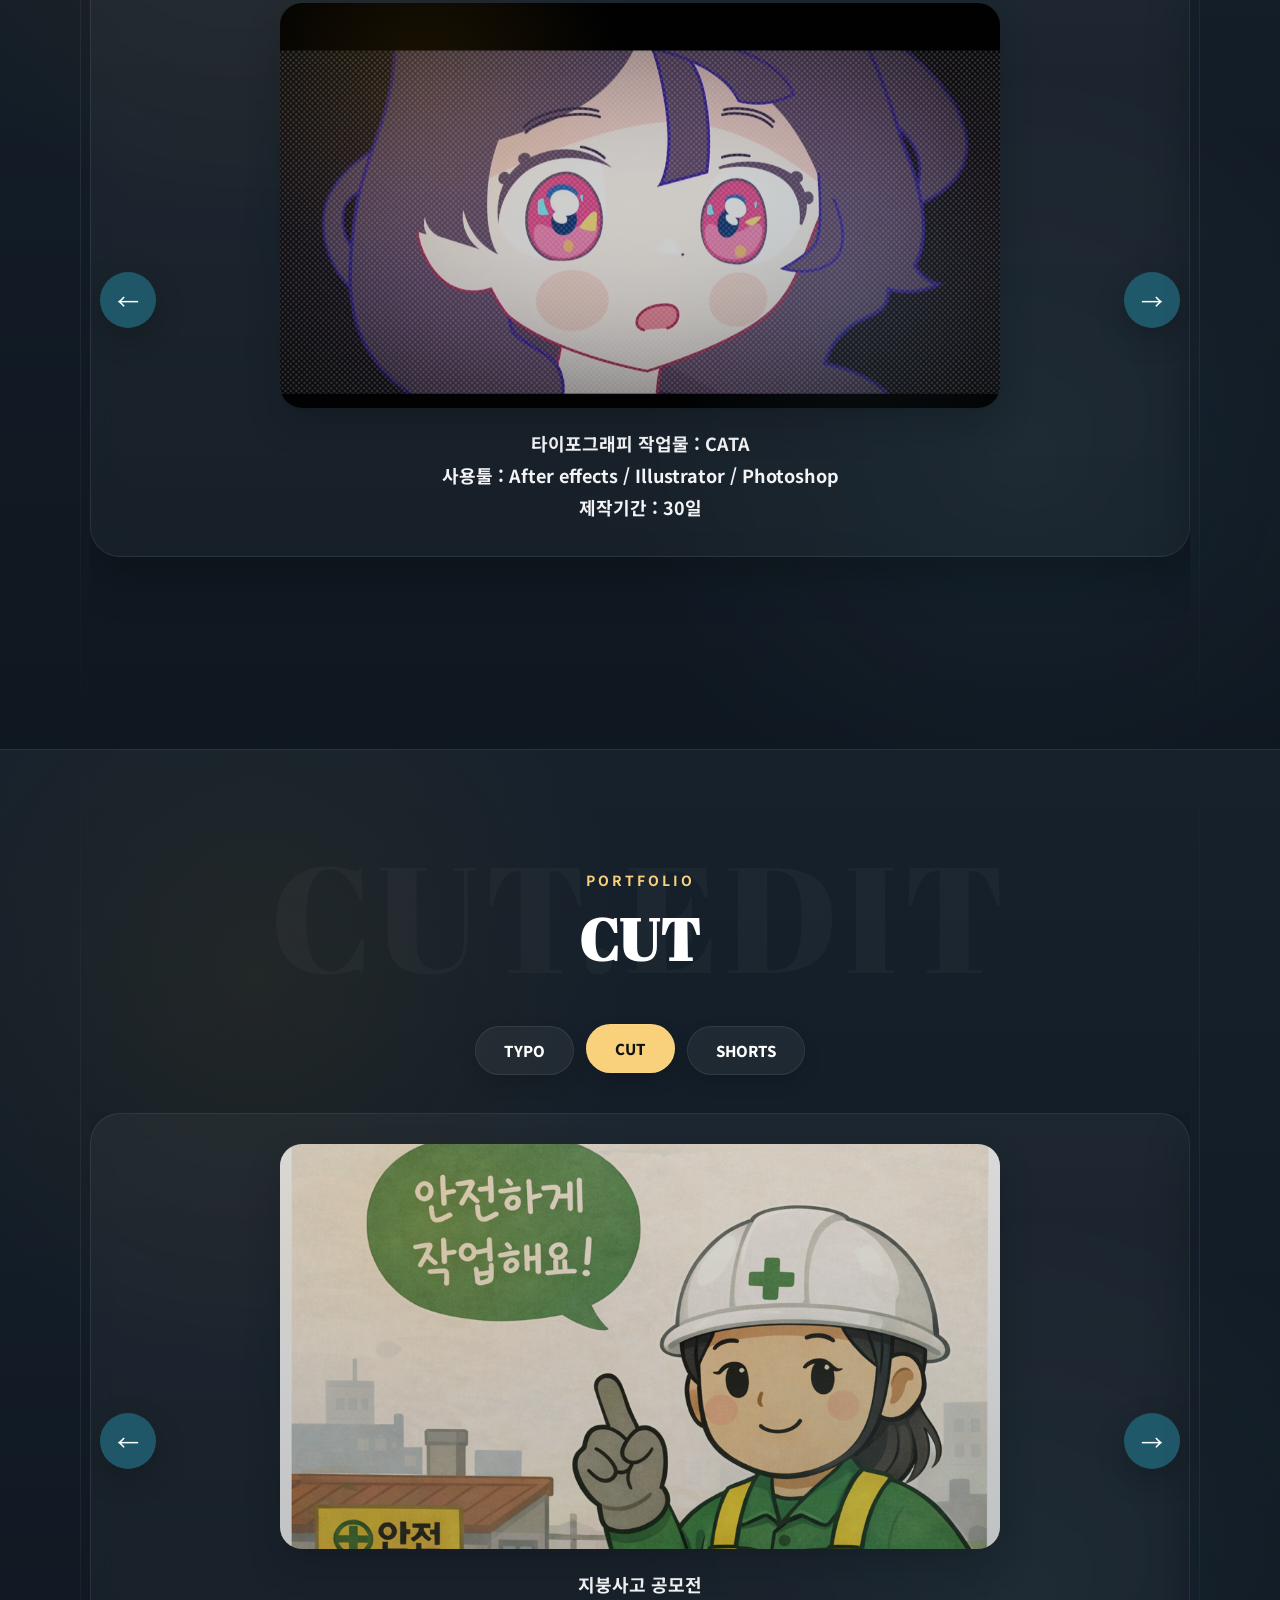
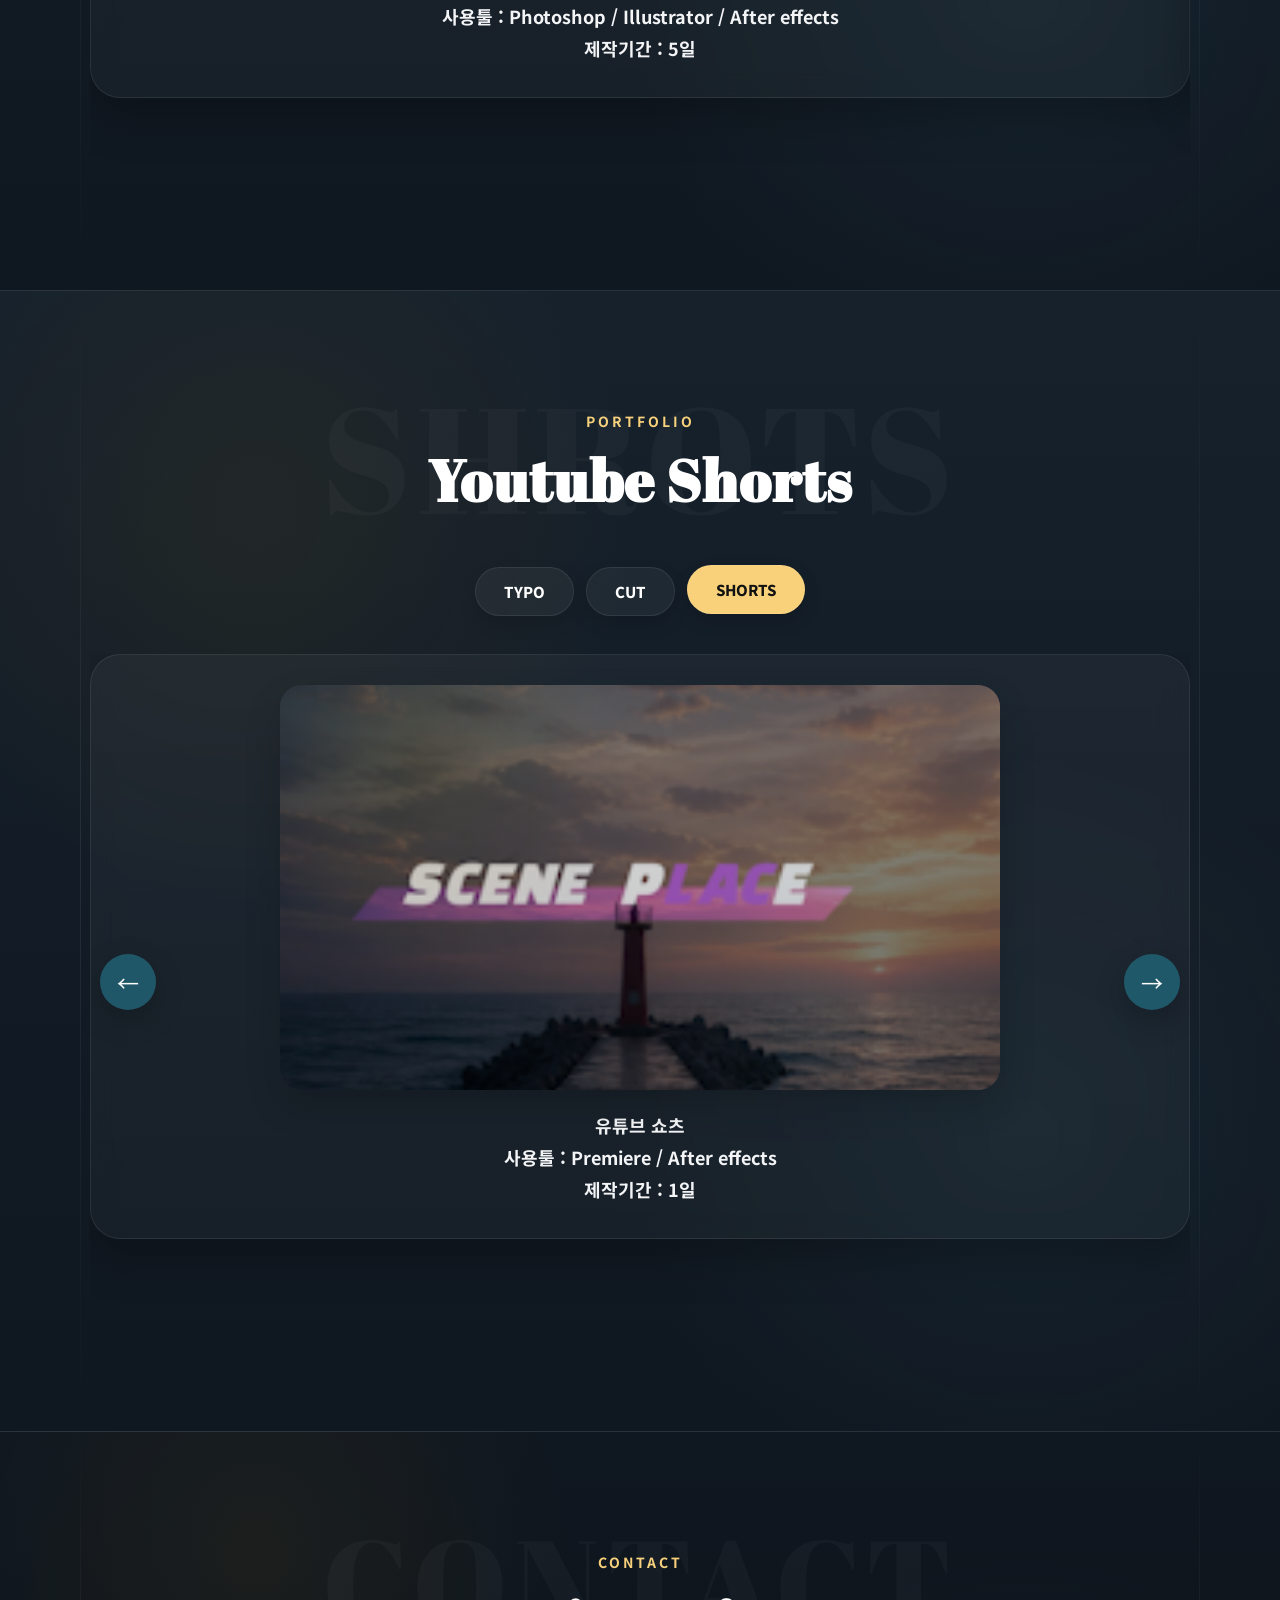
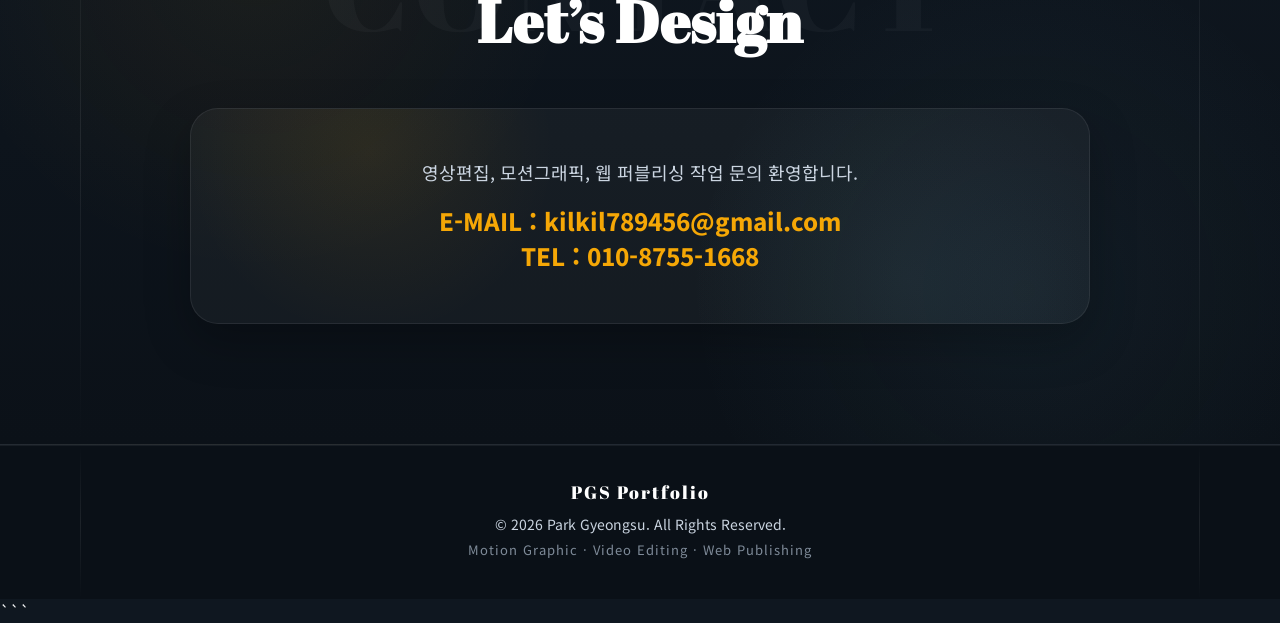
==== commit 5c9c2590: "Update portfolio" ====
--- a/index.html
+++ b/index.html
@@ -1,24 +1,28 @@
+```html
 <!DOCTYPE html>
 <html lang="ko">
 <head>
-  <meta charset="UTF-8" />
-  <meta name="viewport" content="width=device-width, initial-scale=1.0" />
+  <meta charset="UTF-8">
+  <meta name="viewport" content="width=device-width, initial-scale=1.0">
   <title>박경수 Portfolio</title>
 
-  <link rel="icon" href="favicon.ico" />
-  <link rel="preconnect" href="https://fonts.googleapis.com" />
-  <link rel="preconnect" href="https://fonts.gstatic.com" crossorigin />
-  <link href="https://fonts.googleapis.com/css2?family=Abril+Fatface&family=Noto+Sans+KR:wght@400;500;700;800&display=swap" rel="stylesheet" />
-
-  <link rel="stylesheet" href="css/style.css" />
+  <link rel="icon" href="favicon.ico">
+  <link rel="preconnect" href="https://fonts.googleapis.com">
+  <link rel="preconnect" href="https://fonts.gstatic.com" crossorigin>
+  <link href="https://fonts.googleapis.com/css2?family=Abril+Fatface&family=Noto+Sans+KR:wght@400;500;700;800&display=swap" rel="stylesheet">
+
+  <link rel="stylesheet" href="css/style.css">
 
   <script src="https://code.jquery.com/jquery-3.7.1.min.js"></script>
   <script src="js/portfolio.js" defer></script>
 </head>
+
 <body>
 
+  <!-- HEADER -->
   <header id="header">
     <div class="container">
+
       <h1 class="logo">PGS Portfolio</h1>
 
       <nav id="nav">
@@ -26,9 +30,9 @@
           <li><a href="#home">HOME</a></li>
           <li><a href="#about">ABOUT</a></li>
           <li><a href="#skill">SKILLS</a></li>
-          <li><a href="#WEBDESIGN">WEB</a></li>
-          <li><a href="#GRAPHICDESIGN">GRAPHIC</a></li>
-          <li><a href="#VIDEODESIGN">VIDEO</a></li>
+          <li><a href="#WEBDESIGN">TYPO</a></li>
+          <li><a href="#GRAPHICDESIGN">CUT</a></li>
+          <li><a href="#VIDEODESIGN">SHORTS</a></li>
           <li><a href="#contact">CONTACT</a></li>
         </ul>
       </nav>
@@ -38,43 +42,63 @@
         <span></span>
         <span></span>
       </button>
+
     </div>
   </header>
 
-  <!-- 홈 -->
+
+  <!-- HOME -->
   <section id="home">
+
     <div class="meteor-bg">
       <span></span><span></span><span></span><span></span>
       <span></span><span></span><span></span><span></span>
+      <span></span><span></span><span></span><span></span>
+      <span></span><span></span><span></span><span></span>
+      <span></span><span></span><span></span><span></span>
+      <span></span><span></span>
     </div>
 
     <div class="home-overlay"></div>
 
     <div class="hometitle">
-      <p class="home-tag reveal">MOTION / WEB / DESIGN</p>
+
+      <p class="home-tag reveal">
+        MOTION / WEB / DESIGN
+      </p>
+
       <div id="typing"></div>
-      <div id="subtitle">CREATIVE DESIGN PORTFOLIO</div>
+
+      <div id="subtitle">
+        PORTFOLIO
+      </div>
 
       <div class="home-btns reveal">
-        <a href="#WEBDESIGN" class="home-btn primary">작업물 보기</a>
+        <a href="#WEBDESIGN" class="home-btn primary">작업물</a>
         <a href="#about" class="home-btn ghost">About Me</a>
       </div>
-    </div>
-  </section>
-
-  <!-- 어바웃 -->
+
+    </div>
+
+  </section>
+
+
+  <!-- ABOUT -->
   <section id="about">
+
     <div class="section-head reveal">
       <p class="section-label">PROFILE</p>
-      <h2>About Me</h2>
+      <h2>A b o u t Me</h2>
     </div>
 
     <div class="about-wrap reveal">
+
       <div class="about-left">
-        <img src="images/profile.png" alt="박경수 프로필 이미지" />
+        <img src="images/profile.png" alt="박경수 프로필 이미지">
       </div>
 
       <div class="about-right">
+
         <div class="about-info">
           <p><span>Name</span> 박경수</p>
           <p><span>Call</span> 010-8755-1668</p>
@@ -82,261 +106,487 @@
         </div>
 
         <div class="about-text">
-          영상편집, 모션그래픽, 코딩, 익스프레션을 중심으로 작업하고 있으며<br />
+          영상편집, 모션그래픽, 코딩, 익스프레션을 중심으로 작업하고 있으며<br>
           웹 퍼블리싱까지 함께 다룰 수 있는 디자이너입니다.
         </div>
-      </div>
-    </div>
-  </section>
-
-  <!-- 스킬 -->
+
+      </div>
+
+    </div>
+
+  </section>
+
+
+  <!-- SKILL -->
   <section id="skill">
+
     <div class="section-head reveal">
       <p class="section-label">TOOLS</p>
-      <h2>Skill</h2>
+      <h2>S k i l l</h2>
     </div>
 
     <ul class="skill-list">
-      <li class="skill-tool reveal">
-        <img src="images/illustration.png" alt="Illustrator" />
+
+      <li class="skill-tool reveal">
+        <img src="images/illustration.png" alt="Illustrator">
         <h3>Illustrator</h3>
         <p>로고 및 편집 디자인</p>
-        <div class="skill-meta"><span>Design</span></div>
-      </li>
-
-      <li class="skill-tool reveal">
-        <img src="images/photoshop.png" alt="Photoshop" />
+        <div class="skill-meta">
+          <span>Design</span>
+        </div>
+      </li>
+
+      <li class="skill-tool reveal">
+        <img src="images/photoshop.png" alt="Photoshop">
         <h3>Photoshop</h3>
         <p>누끼 및 보정 작업</p>
-        <div class="skill-meta"><span>Retouch</span></div>
-      </li>
-
-      <li class="skill-tool reveal">
-        <img src="images/aftereffects.png" alt="After Effects" />
+        <div class="skill-meta">
+          <span>Retouch</span>
+        </div>
+      </li>
+
+      <li class="skill-tool reveal">
+        <img src="images/aftereffects.png" alt="After Effects">
         <h3>After Effects</h3>
         <p>모션그래픽 제작</p>
-        <div class="skill-meta"><span>Motion</span></div>
-      </li>
-
-      <li class="skill-tool reveal">
-        <img src="images/premiere.png" alt="Premiere Pro" />
+        <div class="skill-meta">
+          <span>Motion</span>
+        </div>
+      </li>
+
+      <li class="skill-tool reveal">
+        <img src="images/premiere.png" alt="Premiere Pro">
         <h3>Premiere Pro</h3>
         <p>영상 편집 및 컷 편집</p>
-        <div class="skill-meta"><span>Editing</span></div>
-      </li>
-
-      <li class="skill-tool reveal">
-        <img src="images/html.png" alt="HTML" />
+        <div class="skill-meta">
+          <span>Editing</span>
+        </div>
+      </li>
+
+      <li class="skill-tool reveal">
+        <img src="images/html.png" alt="HTML">
         <h3>HTML</h3>
         <p>웹 구조 설계</p>
-        <div class="skill-meta"><span>Markup</span></div>
-      </li>
-
-      <li class="skill-tool reveal">
-        <img src="images/css.png" alt="CSS" />
+        <div class="skill-meta">
+          <span>Markup</span>
+        </div>
+      </li>
+
+      <li class="skill-tool reveal">
+        <img src="images/css.png" alt="CSS">
         <h3>CSS</h3>
         <p>반응형 스타일 구현</p>
-        <div class="skill-meta"><span>Responsive</span></div>
-      </li>
-
-      <li class="skill-tool reveal">
-        <img src="images/blender.png" alt="Blender" />
+        <div class="skill-meta">
+          <span>Responsive</span>
+        </div>
+      </li>
+
+      <li class="skill-tool reveal">
+        <img src="images/blender.png" alt="Blender">
         <h3>Blender</h3>
         <p>기초 3D 모델링</p>
-        <div class="skill-meta"><span>3D</span></div>
-      </li>
+        <div class="skill-meta">
+          <span>3D</span>
+        </div>
+      </li>
+
     </ul>
-  </section>
-
-  <!-- 웹 디자인 -->
+
+  </section>
+
+
+  <!-- TYPOGRAPHY -->
   <section id="WEBDESIGN" class="portfolio">
+
     <div class="section-head reveal">
       <p class="section-label">PORTFOLIO</p>
-      <h2>Web Design</h2>
+      <h2>TypoGraphy</h2>
     </div>
 
     <div class="portfolio-menu reveal">
-      <button class="portfolio-btn active" type="button" onclick="scrollToSection('WEBDESIGN')">WEB</button>
-      <button class="portfolio-btn" type="button" onclick="scrollToSection('GRAPHICDESIGN')">GRAPHIC</button>
-      <button class="portfolio-btn" type="button" onclick="scrollToSection('VIDEODESIGN')">VIDEO</button>
-    </div>
+
+      <button class="portfolio-btn active"
+              type="button"
+              onclick="scrollToSection('WEBDESIGN')">
+        TYPO
+      </button>
+
+      <button class="portfolio-btn"
+              type="button"
+              onclick="scrollToSection('GRAPHICDESIGN')">
+        CUT
+      </button>
+
+      <button class="portfolio-btn"
+              type="button"
+              onclick="scrollToSection('VIDEODESIGN')">
+        SHORTS
+      </button>
+
+    </div>
+
 
     <div class="portfolio-container reveal">
+
       <button class="arrow left" type="button">←</button>
 
       <div class="portfolio-slider">
+
+
+        <!-- CATA TYPOGRAPHY -->
         <article class="portfolio-item">
-          <div class="portfolio-img-wrap thumb-tone" data-video="video/TYPO.mp4">
-            <img src="images/typo.PNG" alt="Typography 웹 디자인 작업물" />
+
+          <div class="portfolio-img-wrap thumb-tone"
+               data-youtube="JYQLvSmdHSg">
+
+            <img src="images/typo.PNG"
+                 alt="Typography 웹 디자인 작업물">
+
             <div class="portfolio-hover">
               <strong>TYPOGRAPHY</strong>
               <span>CLICK!</span>
             </div>
-          </div>
+
+          </div>
+
           <div class="portfolio-info">
-            <p class="portfolio-desc">타이포그래피 작업물</p>
-            <p>사용툴 : AFTEREFFEECTS / ILLUSTARTOR / PHOTOSHOP</p>
-            <p>제작기간 : 3일</p>
-          </div>
+
+            <p class="portfolio-desc">
+              타이포그래피 작업물 : CATA
+            </p>
+
+            <p>
+              사용툴 : After effects / Illustrator / Photoshop
+            </p>
+
+            <p>
+              제작기간 : 30일
+            </p>
+
+          </div>
+
         </article>
 
+
+        <!-- COKE ZERO -->
         <article class="portfolio-item">
-          <div class="portfolio-img-wrap thumb-tone" data-video="video/TYPO.mp4">
-            <img src="images/2d-animation.jpg" alt="2D Animation 웹 작업물" />
+
+          <div class="portfolio-img-wrap thumb-tone"
+               data-video="video/cokezero.final.mp4">
+
+            <img src="images/Coca-Cola-Logo.wine.png"
+                 alt="2D Animation 웹 작업물">
+
             <div class="portfolio-hover">
-              <strong>2D-ANIMATION</strong>
+              <strong>COKE-ZERO</strong>
               <span>CLICK!</span>
             </div>
-          </div>
+
+          </div>
+
           <div class="portfolio-info">
-            <p class="portfolio-desc"> 웹 작업물</p>
-            <p>사용툴 : HTML / CSS / JS</p>
-            <p>제작기간 : 5일</p>
-          </div>
+
+            <p class="portfolio-desc">
+              광고 작업물 : COKE-ZERO
+            </p>
+
+            <p>
+              사용툴 : After effects / Premiere
+            </p>
+
+            <p>
+              제작기간 : 1일
+            </p>
+
+          </div>
+
         </article>
+
       </div>
 
       <button class="arrow right" type="button">→</button>
-    </div>
-  </section>
-
-  <!-- 그래픽 디자인 -->
+
+    </div>
+
+  </section>
+
+
+  <!-- CUT -->
   <section id="GRAPHICDESIGN" class="portfolio">
+
     <div class="section-head reveal">
       <p class="section-label">PORTFOLIO</p>
-      <h2>Graphic Design</h2>
+      <h2>CUT</h2>
     </div>
 
     <div class="portfolio-menu reveal">
-      <button class="portfolio-btn" type="button" onclick="scrollToSection('WEBDESIGN')">WEB</button>
-      <button class="portfolio-btn active" type="button">GRAPHIC</button>
-      <button class="portfolio-btn" type="button" onclick="scrollToSection('VIDEODESIGN')">VIDEO</button>
-    </div>
+
+      <button class="portfolio-btn"
+              type="button"
+              onclick="scrollToSection('WEBDESIGN')">
+        TYPO
+      </button>
+
+      <button class="portfolio-btn active"
+              type="button">
+        CUT
+      </button>
+
+      <button class="portfolio-btn"
+              type="button"
+              onclick="scrollToSection('VIDEODESIGN')">
+        SHORTS
+      </button>
+
+    </div>
+
 
     <div class="portfolio-container reveal">
+
       <button class="arrow left" type="button">←</button>
 
       <div class="portfolio-slider">
+
+
+        <!-- TEAM CONTEST -->
         <article class="portfolio-item">
-          <div class="portfolio-img-wrap thumb-tone" data-video="video/TYPO.mp4">
-            <img src="images/2d-animation.jpg" alt="2D Animation 그래픽 작업물" />
+
+          <div class="portfolio-img-wrap thumb-tone"
+               data-video="video/floor.mp4">
+
+            <img src="images/safe.png"
+                 alt="2D Animation 그래픽 작업물">
+
             <div class="portfolio-hover">
-              <strong>2D ANIMATION</strong>
+              <strong>TEAM CONTEST</strong>
               <span>CLICK!</span>
             </div>
-          </div>
+
+          </div>
+
           <div class="portfolio-info">
-            <p class="portfolio-desc">캐릭터 애니메이션</p>
-            <p>사용툴 : PHOTOSHOP / ILLUSTRATOR</p>
-            <p>제작기간 : 2일</p>
-          </div>
+
+            <p class="portfolio-desc">
+              지붕사고 공모전
+            </p>
+
+            <p>
+              사용툴 : Photoshop / Illustrator / After effects
+            </p>
+
+            <p>
+              제작기간 : 5일
+            </p>
+
+          </div>
+
         </article>
 
+
+        <!-- WEDDING -->
         <article class="portfolio-item">
-          <div class="portfolio-img-wrap thumb-tone" data-video="video/TYPO.mp4">
-            <img src="images/typo.PNG" alt="Typography 그래픽 작업물" />
+
+          <div class="portfolio-img-wrap thumb-tone"
+               data-youtube="EiQBCsvwQhQ">
+
+            <img src="images/WEDDING.jpg"
+                 alt="Wedding 컷편집 작업물">
+
             <div class="portfolio-hover">
-              <strong>TYPOGRAPHY</strong>
+              <strong>WEDDING</strong>
               <span>CLICK!</span>
             </div>
-          </div>
+
+          </div>
+
           <div class="portfolio-info">
-            <p class="portfolio-desc">블렌더로만들기? 뭔지잘모름아직</p>
-            <p>사용툴 : BLENDER</p>
-            <p>제작기간 : 1일</p>
-          </div>
+
+            <p class="portfolio-desc">
+              웨딩 컷편집
+            </p>
+
+            <p>
+              사용툴 : Premiere
+            </p>
+
+            <p>
+              제작기간 : 3일
+            </p>
+
+          </div>
+
         </article>
+
       </div>
 
       <button class="arrow right" type="button">→</button>
-    </div>
-  </section>
-
-  <!-- 비디오 디자인 -->
+
+    </div>
+
+  </section>
+
+
+  <!-- YOUTUBE SHORTS -->
   <section id="VIDEODESIGN" class="portfolio">
+
     <div class="section-head reveal">
       <p class="section-label">PORTFOLIO</p>
-      <h2>Video Design</h2>
+      <h2>Youtube Shorts</h2>
     </div>
 
     <div class="portfolio-menu reveal">
-      <button class="portfolio-btn" type="button" onclick="scrollToSection('WEBDESIGN')">WEB</button>
-      <button class="portfolio-btn" type="button" onclick="scrollToSection('GRAPHICDESIGN')">GRAPHIC</button>
-      <button class="portfolio-btn active" type="button">VIDEO</button>
-    </div>
+
+      <button class="portfolio-btn"
+              type="button"
+              onclick="scrollToSection('WEBDESIGN')">
+        TYPO
+      </button>
+
+      <button class="portfolio-btn"
+              type="button"
+              onclick="scrollToSection('GRAPHICDESIGN')">
+        CUT
+      </button>
+
+      <button class="portfolio-btn active"
+              type="button">
+        SHORTS
+      </button>
+
+    </div>
+
 
     <div class="portfolio-container reveal">
+
       <button class="arrow left" type="button">←</button>
 
       <div class="portfolio-slider">
+
         <article class="portfolio-item">
-          <div class="portfolio-img-wrap thumb-tone" data-video="video/TYPO.mp4">
-            <img src="images/youtube-icon.png" alt="Youtube Shorts 작업물" />
+
+          <div class="portfolio-img-wrap thumb-tone"
+               data-video="video/shorts.final.mp4">
+
+            <img src="images/shorts.PNG"
+                 alt="Youtube Shorts 작업물">
+
             <div class="portfolio-hover">
               <strong>YOUTUBE SHORTS</strong>
               <span>CLICK!</span>
             </div>
-          </div>
+
+          </div>
+
           <div class="portfolio-info">
-            <p class="portfolio-desc">유튜브 쇼츠용 컷 편집 </p>
-            <p>사용툴 : Premiere / PHOTO SHOP</p>
-            <p>제작기간 : 1일</p>
-          </div>
+
+            <p class="portfolio-desc">
+              유튜브 쇼츠
+            </p>
+
+            <p>
+              사용툴 : Premiere / After effects
+            </p>
+
+            <p>
+              제작기간 : 1일
+            </p>
+
+          </div>
+
         </article>
 
-        <article class="portfolio-item">
-          <div class="portfolio-img-wrap thumb-tone" data-video="video/TYPO.mp4">
-            <img src="images/free-sticker-identity-7590161.png" alt="Motion Graphic 작업물" />
-            <div class="portfolio-hover">
-              <strong>MOTION GRAPHIC</strong>
-              <span>CLICK!</span>
-            </div>
-          </div>
-          <div class="portfolio-info">
-            <p class="portfolio-desc">유튜브 쇼츠</p>
-            <p>사용툴 : Premiere / PHOTO SHOP</p>
-            <p>제작기간 : 2일</p>
-          </div>
-        </article>
       </div>
 
       <button class="arrow right" type="button">→</button>
-    </div>
-  </section>
-
-  <!-- 콘택트 -->
+
+    </div>
+
+  </section>
+
+
+  <!-- CONTACT -->
   <section id="contact">
+
     <div class="section-head reveal">
       <p class="section-label">CONTACT</p>
-      <h2>Let’s DESIGN </h2>
+      <h2>Let’s Design</h2>
     </div>
 
     <div class="contact-box reveal">
-      <p>영상편집, 모션그래픽, 웹 퍼블리싱 작업 문의 환영합니다.</p>
-      <a href="mailto:kilkil789456@gmail.com">E-MAIL : kilkil789456@gmail.com</a> <br>
-      <a href="tel:01087551668">TEL : 010-8755-1668</a>      
-    </div>
-  </section>
-
-  
+
+      <p>
+        영상편집, 모션그래픽, 웹 퍼블리싱 작업 문의 환영합니다.
+      </p>
+
+      <a href="mailto:kilkil789456@gmail.com">
+        E-MAIL : kilkil789456@gmail.com
+      </a>
+
+      <br>
+
+      <a href="tel:01087551668">
+        TEL : 010-8755-1668
+      </a>
+
+    </div>
+
+  </section>
+
+
+  <!-- PORTFOLIO MODAL -->
   <div class="portfolio-modal">
-    <span class="close">&times;</span>
-
-    <img class="modal-img" src="" alt="확대 이미지" />
-
-    <video class="modal-video" controls playsinline>
-      <source src="" type="video/mp4" />
+
+    <button class="close"
+            type="button"
+            aria-label="닫기">
+      &times;
+    </button>
+
+    <img class="modal-img"
+         alt="확대 이미지">
+
+    <video class="modal-video"
+           controls
+           playsinline>
+
+      <source src="" type="video/mp4">
+
     </video>
+
+    <iframe
+      class="modal-youtube"
+      src=""
+      title="YouTube video player"
+      frameborder="0"
+      allow="accelerometer; autoplay; clipboard-write; encrypted-media; gyroscope; picture-in-picture; web-share"
+      allowfullscreen>
+    </iframe>
+
   </div>
 
-  <!-- 푸터 -->
+
+  <!-- FOOTER -->
   <footer id="footer">
+
     <div class="footer-inner">
-      <p class="footer-logo">PGS Portfolio</p>
-      <p class="footer-text">© 2026 Park Gyeongsu. All Rights Reserved.</p>
-      <p class="footer-copy">Motion Graphic · Video Editing · Web Publishing</p>
-    </div>
+
+      <p class="footer-logo">
+        PGS Portfolio
+      </p>
+
+      <p class="footer-text">
+        © 2026 Park Gyeongsu. All Rights Reserved.
+      </p>
+
+      <p class="footer-copy">
+        Motion Graphic · Video Editing · Web Publishing
+      </p>
+
+    </div>
+
   </footer>
 
+
 </body>
-</html>+</html>
+```
--- a/css/style.css
+++ b/css/style.css
@@ -1,6 +1,7 @@
 @charset "utf-8";
 
 /* 초기 설정 */
+
 *{
     margin:0;
     padding:0;
@@ -18,11 +19,12 @@
     overflow-x:hidden;
 }
 
-
-
 ul{list-style:none;}
+
 a{text-decoration:none;color:inherit;}
+
 img{display:block;max-width:100%;}
+
 button{
     border:none;
     background:none;
@@ -31,11 +33,12 @@
 }
 
 /* 기본 */
+
 :root{
     --bg-main:#0f1720;
     --bg-section:#131d27;
     --bg-section-2:#16212c;
-    --point:#f5a706;
+    --point:#f8d17a;
     --main:#6ec1d6;
     --text:#f3f4f6;
     --sub:#cbd5e1;
@@ -52,8 +55,7 @@
     overflow:hidden;
 }
 
-section::before,
-section::after{
+section::before, section::after{
     content:"";
     position:absolute;
     top:0;
@@ -94,7 +96,7 @@
     font-size:14px;
     font-weight:700;
     letter-spacing:3px;
-   color:var(--point);
+    color:var(--point);
     margin-bottom:10px;
 }
 
@@ -119,6 +121,7 @@
 }
 
 /* 헤더 항목 */
+
 #header{
     position:fixed;
     top:0;
@@ -177,15 +180,14 @@
     bottom:-6px;
     width:100%;
     height:2px;
-    background:#f5a706;
+    background:#f8d17a;
     border-radius:999px;
     transform:scaleX(0);
     transform-origin:left center;
     transition:transform 0.22s ease;
 }
 
-.menu a:hover::after,
-.menu a.active::after{
+.menu a:hover::after, .menu a.active::after{
     transform:scaleX(1);
 }
 
@@ -209,6 +211,7 @@
 }
 
 /* 홈화면 */
+
 #home{
     min-height:100vh;
     background:linear-gradient(180deg, #091018 0%, #0f1720 100%);
@@ -220,8 +223,7 @@
     border-bottom:1px solid var(--line);
 }
 
-#home::before,
-#home::after{
+#home::before, #home::after{
     display:none;
 }
 
@@ -305,7 +307,7 @@
 }
 
 .home-btn.primary{
-    background:#f5a706;
+    background:#f8d17a;
     color:#111;
 }
 
@@ -326,11 +328,12 @@
 }
 
 @keyframes blink{
-  0%,100%{opacity:1;}
-  50%{opacity:0;}
+    0%,100%{opacity:1;}
+    50%{opacity:0;}
 }
 
 /* 홈화면 메테오떨어지게하기 */
+
 .meteor-bg{
     position:absolute;
     inset:0;
@@ -343,9 +346,9 @@
     top:-120px;
     width:2px;
     height:120px;
-    background:linear-gradient(transparent,#fff);
+    background:linear-gradient(transparent,white);
     opacity:0.8;
-    animation:meteor 4s linear infinite;
+    animation:meteor 5s linear infinite;
 }
 
 .meteor-bg span:nth-child(1){left:10%;animation-delay:0s;}
@@ -358,20 +361,23 @@
 .meteor-bg span:nth-child(8){left:60%;animation-delay:3.5s;}
 
 @keyframes meteor{
-  0%{
-    transform:translateY(-200px) translateX(0) rotate(45deg);
-    opacity:0;
-  }
-  10%{opacity:1;}
-  100%{
-    transform:translateY(1000px) translateX(300px) rotate(45deg);
-    opacity:0;
-  }
+    0%{
+        transform:translateY(-200px) translateX(0) rotate(45deg);
+        opacity:0;
+    }
+
+    10%{opacity:1;}
+
+    100%{
+        transform:translateY(1000px) translateX(300px) rotate(45deg);
+        opacity:0;
+    }
 }
 
 /* 어바웃 항목 */
+
 #about{
-  background:
+    background:
         radial-gradient(circle at 20% 20%, rgba(245,167,6,0.07), transparent 28%),
         radial-gradient(circle at 85% 80%, rgba(110,193,214,0.07), transparent 30%),
         linear-gradient(180deg, var(--bg-main) 0%, var(--bg-section) 100%);
@@ -467,11 +473,12 @@
 }
 
 /* 스킬 항목 */
+
 #skill{
     background:
-     radial-gradient(circle at 15% 25%, rgba(110,193,214,0.06), transparent 28%),
-     radial-gradient(circle at 85% 70%, rgba(245,167,6,0.06), transparent 30%),
-     linear-gradient(180deg, var(--bg-section) 0%, var(--bg-section-2) 100%);
+        radial-gradient(circle at 15% 25%, rgba(110,193,214,0.06), transparent 28%),
+        radial-gradient(circle at 85% 70%, rgba(245,167,6,0.06), transparent 30%),
+        linear-gradient(180deg, var(--bg-section) 0%, var(--bg-section-2) 100%);
 }
 
 #skill .section-head::before{
@@ -556,6 +563,7 @@
 }
 
 /* 포트폴리오 항목 */
+
 .portfolio{
     background:
         radial-gradient(circle at 20% 20%, rgba(245,167,6,0.06), transparent 28%),
@@ -564,16 +572,16 @@
 }
 
 #WEBDESIGN .section-head::before{
-    content:"WEB";
+    content:"TYPOGRAPHY";
 }
 
 #GRAPHICDESIGN .section-head::before{
-    content:"GRAPHIC";
+    content:"CUT.EDIT";
     font-size:clamp(60px, 10vw, 130px);
 }
 
 #VIDEODESIGN .section-head::before{
-    content:"VIDEO";
+    content:"SHROTS";
 }
 
 #WEBDESIGN .section-head::before,
@@ -626,6 +634,7 @@
     width:min(1100px, calc(100% - 40px));
     margin:0 auto;
     overflow:hidden;
+    padding-bottom:72px;
 }
 
 .portfolio-slider{
@@ -657,8 +666,8 @@
     overflow:hidden;
     border-radius:22px;
     box-shadow:
-    0 16px 35px rgba(0,0,0,0.18),
-    0 0 0 1px rgba(255,255,255,0.04) inset;
+        0 16px 35px rgba(0,0,0,0.18),
+        0 0 0 1px rgba(255,255,255,0.04) inset;
     cursor:pointer;
 }
 
@@ -724,6 +733,7 @@
 }
 
 /* 섹션마다 색깔 비슷하게 */
+
 .thumb-tone{
     position:relative;
     isolation:isolate;
@@ -774,6 +784,7 @@
 .right{right:10px;}
 
 /* 콘택트 항목 */
+
 #contact{
     background:
         radial-gradient(circle at 20% 20%, rgba(245,167,6,0.06), transparent 28%),
@@ -836,6 +847,7 @@
     color:#f5a706;
 }
 
+/* 포트폴리오 모달 */
 
 .portfolio-modal{
     position:fixed;
@@ -851,12 +863,13 @@
 }
 
 .portfolio-modal.active{
-  opacity:1;
-  visibility:visible;
+    opacity:1;
+    visibility:visible;
 }
 
 .modal-img,
-.modal-video{
+.modal-video,
+.modal-youtube{
     width:min(900px, 78vw);
     max-height:78vh;
     border-radius:18px;
@@ -867,8 +880,14 @@
     background:#000;
 }
 
+.modal-youtube{
+    aspect-ratio:16 / 9;
+    border:none;
+}
+
 .portfolio-modal.active .modal-img,
-.portfolio-modal.active .modal-video{
+.portfolio-modal.active .modal-video,
+.portfolio-modal.active .modal-youtube{
     transform:scale(1);
 }
 
@@ -887,6 +906,7 @@
 }
 
 /* 푸터 */
+
 #footer{
     position:relative;
     padding:34px 20px 40px;
@@ -940,209 +960,215 @@
 }
 
 /* ===== RESPONSIVE ===== */
+
 @media (max-width:1200px){
+
     section::before{left:30px;}
     section::after{right:30px;}
+
     #footer::before{left:30px;}
     #footer::after{right:30px;}
 
-  .about-wrap{
-    flex-direction:column;
-    text-align:center;
-    gap:36px;
-  }
-
-  .about-left{
-    flex:unset;
-    width:min(320px, 100%);
-  }
-
-  .skill-list{
-    grid-template-columns:repeat(2, 1fr);
-  }
-
-  .about-info{
-    grid-template-columns:1fr;
-  }
+    .about-wrap{
+        flex-direction:column;
+        text-align:center;
+        gap:36px;
+    }
+
+    .about-left{
+        flex:unset;
+        width:min(320px, 100%);
+    }
+
+    .skill-list{
+        grid-template-columns:repeat(2, 1fr);
+    }
+
+    .about-info{
+        grid-template-columns:1fr;
+    }
 }
 
 @media (max-width:768px){
-  section{
-    padding:90px 16px;
-  }
-
-  section::before,
-  section::after{
-    display:none;
-  }
-
-  .container{
-    padding:0 16px;
-  }
-
-  .logo{
-    font-size:20px;
-  }
-
-  .hamburger{
-    display:flex;
-  }
-
-  #nav{
-    position:fixed;
-    top:70px;
-    right:-100%;
-    width:240px;
-    height:calc(100vh - 70px);
-    background:rgba(15,23,32,0.98);
-    backdrop-filter:blur(12px);
-    box-shadow:-14px 0 30px rgba(0,0,0,0.25);
-    padding:30px 20px;
-    transition:0.35s;
-    align-items:flex-start;
-    border-left:1px solid rgba(255,255,255,0.06);
-  }
-
-  #nav.active{
-    right:0;
-  }
-
-  .menu{
-    flex-direction:column;
-    align-items:flex-start;
-    gap:24px;
-    width:100%;
-  }
-
-  .menu a{
-    font-size:15px;
-    color:#fff;
-  }
-
-  .home-tag{
-    font-size:11px;
-    padding:8px 14px;
-  }
-
-  .section-head{
-    margin-bottom:36px;
-  }
-
-  #about .section-head::before,
-  #skill .section-head::before,
-  #WEBDESIGN .section-head::before,
-  #GRAPHICDESIGN .section-head::before,
-  #VIDEODESIGN .section-head::before,
-  #contact .section-head::before{
-    top:-28px;
-    font-size:clamp(46px, 14vw, 80px);
-    letter-spacing:3px;
-  }
-
-  .about-wrap{
-    padding:30px 22px;
-    border-radius:24px;
-  }
-
-  .skill-list{
-    grid-template-columns:1fr;
-  }
-
-  .portfolio-container{
-    padding-bottom:72px;
-  }
-
-  .portfolio-item{
-    padding:18px;
-  }
-
-  .portfolio-img-wrap{
-    border-radius:16px;
-  }
-
-  .portfolio-info p{
-    font-size:15px;
-  }
-
-  .portfolio-btn{
-    padding:12px 18px;
-    font-size:14px;
-  }
-
-  .arrow{
-    top:auto;
-    bottom:10px;
-    transform:none;
-    width:42px;
-    height:42px;
-    font-size:17px;
-  }
-
-  .arrow:hover{
-    transform:scale(1.06);
-  }
-
-  .left{
-    left:calc(50% - 52px);
-  }
-
-  .right{
-    right:calc(50% - 52px);
-  }
-
-  .contact-box{
-    padding:38px 22px;
-  }
-
-  .contact-box p{
-    font-size:16px;
-  }
-
-  .contact-box a{
-    font-size:18px;
-    word-break:break-all;
-  }
-
-  .close{
-    top:20px;
-    right:22px;
-    font-size:40px;
-  }
-
-  .modal-img,
-  .modal-video{
-    width:min(92vw, 560px);
-    max-height:70vh;
-    border-radius:18px;
-    box-shadow:0 24px 70px rgba(0,0,0,0.5);
-    transform:scale(0.92);
-    transition:0.3s;
-    display:none;
-    background:#000;
-    aspect-ratio:16 / 9;
-    object-fit:contain;
-    border:1px solid rgba(255,255,255,0.08);
-}
-}
-
-  #footer{
-    padding:28px 16px 34px;
-  }
-
-  #footer::before,
-  #footer::after{
-    display:none;
-  }
-
-  .footer-logo{
-    font-size:16px;
-  }
-
-  .footer-text{
-    font-size:13px;
-  }
-
-  .footer-copy{
-    font-size:12px;
-    line-height:1.6;
-  }
+
+    section{
+        padding:90px 16px;
+    }
+
+    section::before,
+    section::after{
+        display:none;
+    }
+
+    .container{
+        padding:0 16px;
+    }
+
+    .logo{
+        font-size:20px;
+    }
+
+    .hamburger{
+        display:flex;
+    }
+
+    #nav{
+        position:fixed;
+        top:70px;
+        right:-100%;
+        width:240px;
+        height:calc(100vh - 70px);
+        background:rgba(15,23,32,0.98);
+        backdrop-filter:blur(12px);
+        box-shadow:-14px 0 30px rgba(0,0,0,0.25);
+        padding:30px 20px;
+        transition:0.35s;
+        align-items:flex-start;
+        border-left:1px solid rgba(255,255,255,0.06);
+    }
+
+    #nav.active{
+        right:0;
+    }
+
+    .menu{
+        flex-direction:column;
+        align-items:flex-start;
+        gap:24px;
+        width:100%;
+    }
+
+    .menu a{
+        font-size:15px;
+        color:#fff;
+    }
+
+    .home-tag{
+        font-size:11px;
+        padding:8px 14px;
+    }
+
+    .section-head{
+        margin-bottom:36px;
+    }
+
+    #about .section-head::before,
+    #skill .section-head::before,
+    #WEBDESIGN .section-head::before,
+    #GRAPHICDESIGN .section-head::before,
+    #VIDEODESIGN .section-head::before,
+    #contact .section-head::before{
+        top:-28px;
+        font-size:clamp(46px, 14vw, 80px);
+        letter-spacing:3px;
+    }
+
+    .about-wrap{
+        padding:30px 22px;
+        border-radius:24px;
+    }
+
+    .skill-list{
+        grid-template-columns:1fr;
+    }
+
+    .portfolio-item{
+        padding:18px;
+    }
+
+    .portfolio-img-wrap{
+        border-radius:16px;
+    }
+
+    .portfolio-info p{
+        font-size:15px;
+    }
+
+    .portfolio-btn{
+        padding:12px 18px;
+        font-size:14px;
+    }
+
+    .arrow{
+        top:auto;
+        bottom:10px;
+        transform:none;
+        width:42px;
+        height:42px;
+        font-size:17px;
+    }
+
+    .arrow:hover{
+        transform:scale(1.06);
+    }
+
+    .left{
+        left:calc(50% - 52px);
+    }
+
+    .right{
+        right:calc(50% - 52px);
+    }
+
+    .contact-box{
+        padding:38px 22px;
+    }
+
+    .contact-box p{
+        font-size:16px;
+    }
+
+    .contact-box a{
+        font-size:18px;
+        word-break:break-all;
+    }
+
+    .close{
+        top:20px;
+        right:22px;
+        font-size:40px;
+    }
+
+    .modal-img,
+    .modal-video,
+    .modal-youtube{
+        width:min(92vw, 560px);
+        max-height:70vh;
+        border-radius:18px;
+        box-shadow:0 24px 70px rgba(0,0,0,0.5);
+        transform:scale(0.92);
+        transition:0.3s;
+        display:none;
+        background:#000;
+        aspect-ratio:16 / 9;
+        object-fit:contain;
+        border:1px solid rgba(255,255,255,0.08);
+    }
+
+    .modal-youtube{
+        object-fit:initial;
+        border:none;
+    }
+
+    #footer{
+        padding:28px 16px 34px;
+    }
+
+    #footer::before,
+    #footer::after{
+        display:none;
+    }
+
+    .footer-logo{
+        font-size:16px;
+    }
+
+    .footer-text{
+        font-size:13px;
+    }
+
+    .footer-copy{
+        font-size:12px;
+        line-height:1.6;
+    }
+}
